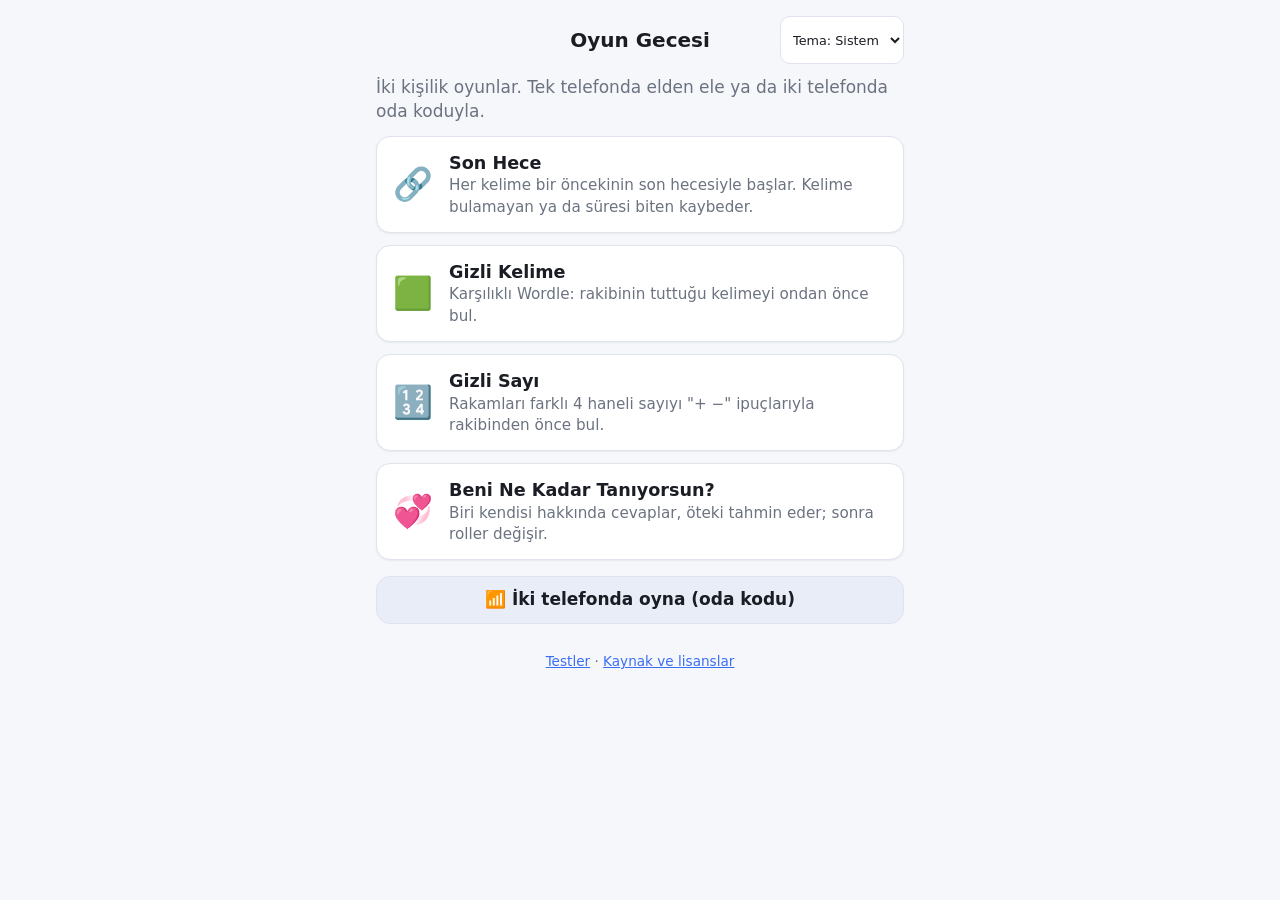
==== index.html @ 90849cd2 "İskelet: ana menü, oyun oturumu, ortak bileşenler ve test sayfası Statik tek sayfa uygulama (ES modu" ====
<!doctype html>
<html lang="tr">
<head>
  <meta charset="utf-8">
  <meta name="viewport" content="width=device-width, initial-scale=1, viewport-fit=cover">
  <title>Oyun Gecesi</title>
  <meta name="description" content="İki kişilik Türkçe kelime oyunları: Son Hece, Gizli Kelime, Beni Ne Kadar Tanıyorsun?">
  <meta name="theme-color" content="#15171c">
  <meta name="apple-mobile-web-app-capable" content="yes">
  <meta name="apple-mobile-web-app-status-bar-style" content="default">
  <meta name="apple-mobile-web-app-title" content="Oyun Gecesi">
  <link rel="manifest" href="manifest.webmanifest">
  <link rel="icon" href="icons/icon.svg" type="image/svg+xml">
  <link rel="apple-touch-icon" href="icons/icon-192.png">
  <link rel="stylesheet" href="css/app.css">
</head>
<body>
  <main id="app">
    <noscript>Bu uygulama için JavaScript gerekli.</noscript>
  </main>
  <script type="module" src="js/app.js"></script>
</body>
</html>
---- css/app.css ----
/* Oyun Gecesi — mobile-first, light/dark via CSS variables. */
:root {
  --bg: #f6f7fb;
  --fg: #1b1d24;
  --muted: #6b7280;
  --card: #ffffff;
  --border: #dfe3ec;
  --primary: #3b6ef6;
  --primary-fg: #ffffff;
  --secondary: #e9edf7;
  --secondary-fg: #1b1d24;
  --key: #d9dee8;
  --key-fg: #1b1d24;
  --correct: #4caf50;
  --present: #d9a62b;
  --absent: #6f7480;
  --danger: #e5484d;
  --tile-border: #b9c0cf;
  --radius: 14px;
  --shadow: 0 1px 2px rgba(0, 0, 0, 0.06);
  color-scheme: light;
}
@media (prefers-color-scheme: dark) {
  :root:not([data-theme="light"]) {
    --bg: #15171c;
    --fg: #ecedf1;
    --muted: #9aa0ad;
    --card: #1f2229;
    --border: #2f333d;
    --primary: #5b8cff;
    --primary-fg: #0d1117;
    --secondary: #2a2e38;
    --secondary-fg: #ecedf1;
    --key: #3a3f4b;
    --key-fg: #ecedf1;
    --correct: #4caf50;
    --present: #c9a227;
    --absent: #4a4f5a;
    --tile-border: #3f4452;
    --shadow: none;
    color-scheme: dark;
  }
}
:root[data-theme="dark"] {
  --bg: #15171c;
  --fg: #ecedf1;
  --muted: #9aa0ad;
  --card: #1f2229;
  --border: #2f333d;
  --primary: #5b8cff;
  --primary-fg: #0d1117;
  --secondary: #2a2e38;
  --secondary-fg: #ecedf1;
  --key: #3a3f4b;
  --key-fg: #ecedf1;
  --correct: #4caf50;
  --present: #c9a227;
  --absent: #4a4f5a;
  --tile-border: #3f4452;
  --shadow: none;
  color-scheme: dark;
}

* { box-sizing: border-box; }
html, body { margin: 0; padding: 0; }
body {
  background: var(--bg);
  color: var(--fg);
  font-family: system-ui, -apple-system, "Segoe UI", Roboto, "Helvetica Neue", Arial, sans-serif;
  font-size: 17px;
  line-height: 1.4;
  -webkit-text-size-adjust: 100%;
  -webkit-tap-highlight-color: transparent;
  min-height: 100vh;
  padding-bottom: env(safe-area-inset-bottom);
}
#app {
  max-width: 560px;
  margin: 0 auto;
  padding: 8px 16px 32px;
}
h1, h2, h3 { margin: 0 0 8px; line-height: 1.2; }
h2 { font-size: 1.15rem; }
p { margin: 0 0 10px; }
a { color: var(--primary); }
.muted { color: var(--muted); }
.center { text-align: center; }
.lead { color: var(--muted); margin-bottom: 12px; }
.section { margin: 16px 0; }
.section-title { font-size: 1rem; margin-bottom: 10px; }
.row { display: flex; gap: 10px; flex-wrap: wrap; }
.row > * { flex: 1 1 auto; }
.footer { margin-top: 28px; font-size: 0.85rem; text-align: center; }

/* top bar */
.topbar {
  display: grid;
  grid-template-columns: 44px 1fr 44px;
  align-items: center;
  gap: 8px;
  padding: 8px 0 12px;
  min-height: 52px;
}
.topbar-title { font-size: 1.25rem; text-align: center; margin: 0; }
.topbar .select { justify-self: end; }
.topbar .select { width: auto; min-width: 44px; max-width: 150px; padding: 6px 8px; font-size: 0.8rem; }

/* buttons */
.btn {
  display: inline-flex;
  align-items: center;
  justify-content: center;
  gap: 8px;
  min-height: 48px;
  padding: 10px 18px;
  border: 1px solid var(--border);
  border-radius: var(--radius);
  background: var(--secondary);
  color: var(--secondary-fg);
  font: inherit;
  font-weight: 600;
  cursor: pointer;
  touch-action: manipulation;
  user-select: none;
  -webkit-user-select: none;
}
.btn:active { transform: translateY(1px); }
.btn:disabled { opacity: 0.55; cursor: default; transform: none; }
.btn-primary { background: var(--primary); color: var(--primary-fg); border-color: transparent; }
.btn-secondary { background: var(--secondary); color: var(--secondary-fg); }
.btn-danger { background: var(--danger); color: #fff; border-color: transparent; }
.btn-big { min-height: 56px; font-size: 1.1rem; }
.btn-block { display: flex; width: 100%; }
.btn-icon { width: 44px; min-height: 44px; padding: 0; font-size: 1.3rem; }
.btn-small { min-height: 40px; padding: 6px 12px; font-size: 0.95rem; }

/* cards & lists */
.card {
  background: var(--card);
  border: 1px solid var(--border);
  border-radius: var(--radius);
  box-shadow: var(--shadow);
  padding: 14px;
}
.game-list { display: grid; gap: 12px; }
.game-card {
  display: flex;
  align-items: center;
  gap: 14px;
  width: 100%;
  text-align: left;
  font: inherit;
  color: var(--fg);
  cursor: pointer;
}
.game-icon { font-size: 2rem; width: 44px; text-align: center; flex: 0 0 auto; }
.game-name { font-weight: 700; font-size: 1.1rem; }
.game-desc { color: var(--muted); font-size: 0.95rem; }

/* forms */
.field { margin-bottom: 12px; }
.field label { display: block; font-weight: 600; margin-bottom: 6px; }
.field-toggle { display: flex; align-items: center; gap: 12px; flex-wrap: wrap; }
.field-toggle label { margin: 0; flex: 1; }
.field-toggle input { width: 24px; height: 24px; }
.field .help { font-size: 0.9rem; margin-top: 4px; width: 100%; }
.input, .select, textarea.input {
  width: 100%;
  min-height: 48px;
  padding: 10px 12px;
  border: 1px solid var(--border);
  border-radius: 10px;
  background: var(--card);
  color: var(--fg);
  font: inherit;
}
.input-code { text-transform: uppercase; letter-spacing: 0.3em; font-size: 1.4rem; text-align: center; font-weight: 700; }
.names { display: grid; grid-template-columns: 1fr 1fr; gap: 10px; }

details.rules { margin: 10px 0; }
details.rules summary { cursor: pointer; font-weight: 600; padding: 8px 0; }
.rules-body p { margin-bottom: 8px; }

/* scoreboard */
.scoreboard {
  display: grid;
  grid-template-columns: 1fr auto 1fr;
  align-items: center;
  gap: 8px;
  margin: 4px 0 12px;
}
.score-cell { text-align: center; padding: 6px 4px; border-radius: 10px; border: 2px solid transparent; }
.score-cell.active { border-color: var(--primary); }
.score-name { font-size: 0.9rem; color: var(--muted); overflow: hidden; text-overflow: ellipsis; white-space: nowrap; }
.score-cell.active .score-name { color: var(--fg); font-weight: 600; }
.score-value { font-size: 1.4rem; font-weight: 700; }
.score-sep { color: var(--muted); }

/* play screen */
.game-box { min-height: 200px; }
.play-actions { margin-top: 16px; }
.result-banner { font-size: 1.3rem; font-weight: 700; text-align: center; margin: 8px 0 12px; }
.status-line { text-align: center; margin: 8px 0; min-height: 1.4em; }
.status-line strong { font-size: 1.15rem; }
.hint { text-align: center; color: var(--muted); font-size: 0.95rem; }

/* timer */
.timer { margin: 8px 0; }
.timer-text { display: block; text-align: center; font-weight: 700; font-variant-numeric: tabular-nums; }
.timer-bar { height: 8px; border-radius: 4px; background: var(--border); overflow: hidden; margin-top: 4px; }
.timer-fill { height: 100%; background: var(--primary); transition: width 100ms linear; }
.timer.urgent .timer-fill { background: var(--danger); }
.timer.urgent .timer-text { color: var(--danger); }
.timer.paused .timer-fill { background: var(--muted); }

/* keyboard */
.keyboard { margin: 10px 0 0; user-select: none; -webkit-user-select: none; }
.kb-row { display: flex; justify-content: center; gap: 4px; margin-bottom: 6px; }
.key {
  flex: 1 1 0;
  max-width: 44px;
  height: 52px;
  padding: 0;
  border: 0;
  border-radius: 6px;
  background: var(--key);
  color: var(--key-fg);
  font: inherit;
  font-size: 1rem;
  font-weight: 700;
  cursor: pointer;
  touch-action: manipulation;
}
.key-wide { flex: 1.6 1 0; max-width: 72px; font-size: 0.85rem; }
.key.correct { background: var(--correct); color: #fff; }
.key.present { background: var(--present); color: #fff; }
.key.absent { background: var(--absent); color: #fff; }
.keyboard.disabled .key { opacity: 0.5; pointer-events: none; }
.keyboard-digits .key { max-width: 64px; height: 56px; font-size: 1.2rem; }
.keyboard-digits .key-wide { max-width: 140px; }

/* word tiles (Gizli Kelime) */
.tiles { display: grid; gap: 6px; margin: 8px auto; justify-content: center; }
.tile-row { display: flex; gap: 6px; justify-content: center; }
.tile {
  width: 48px;
  height: 48px;
  display: inline-flex;
  align-items: center;
  justify-content: center;
  border: 2px solid var(--tile-border);
  border-radius: 6px;
  font-size: 1.4rem;
  font-weight: 700;
  text-transform: uppercase;
  background: var(--card);
}
.tile.filled { border-color: var(--muted); }
.tile.correct { background: var(--correct); border-color: var(--correct); color: #fff; }
.tile.present { background: var(--present); border-color: var(--present); color: #fff; }
.tile.absent { background: var(--absent); border-color: var(--absent); color: #fff; }
.tile.small { width: 32px; height: 32px; font-size: 1rem; border-width: 1px; }
.tile-row.compact { gap: 4px; }
.tile-row .pm { align-self: center; margin-left: 8px; font-weight: 700; font-variant-numeric: tabular-nums; white-space: nowrap; }
.pm-plus { color: var(--correct); }
.pm-minus { color: var(--present); }
.pending-row { opacity: 0.6; }

/* word chain (Son Hece) */
.chain { display: flex; flex-wrap: wrap; gap: 6px; justify-content: center; margin: 8px 0; max-height: 7.5em; overflow-y: auto; }
.chain-word { padding: 4px 10px; border-radius: 999px; background: var(--secondary); color: var(--secondary-fg); font-size: 0.95rem; }
.chain-word.p1 { background: var(--primary); color: var(--primary-fg); }
.chain-word.challenged { outline: 2px dashed var(--present); }
.chain-word .syl { opacity: 0.75; }
.chain-word .syl-last { font-weight: 800; opacity: 1; text-decoration: underline; }
.required { font-size: 1.6rem; font-weight: 800; letter-spacing: 0.05em; text-align: center; }
.typed { font-size: 1.6rem; text-align: center; min-height: 2.2em; letter-spacing: 0.08em; font-weight: 700; margin: 6px 0; word-break: break-all; }
.typed .prefix { color: var(--primary); }
.typed .caret { display: inline-block; width: 2px; height: 1em; background: var(--fg); vertical-align: -0.15em; animation: blink 1s steps(2) infinite; }
@keyframes blink { to { visibility: hidden; } }
.challenge-box { text-align: center; }
.challenge-box .word { font-size: 1.5rem; font-weight: 800; }

/* handoff */
.handoff { text-align: center; padding: 32px 8px; }
.handoff-icon { font-size: 3rem; margin-bottom: 8px; }
.handoff h2 { font-size: 1.5rem; }
.handoff .btn { margin-top: 20px; min-width: 60%; }

/* questions (Beni Tanıyorsun) */
.question-card { margin: 8px 0 12px; }
.question-no { color: var(--muted); font-size: 0.9rem; margin-bottom: 4px; }
.question-text { font-size: 1.2rem; font-weight: 700; margin-bottom: 12px; }
.options { display: grid; gap: 10px; }
.options .btn { justify-content: flex-start; text-align: left; white-space: normal; min-height: 52px; }
.options .btn.selected { outline: 3px solid var(--primary); }
.compare-list { display: grid; gap: 10px; }
.compare-item { padding: 10px 12px; }
.compare-item .q { font-weight: 600; margin-bottom: 4px; }
.compare-item .ans { font-size: 0.95rem; }
.compare-item .badge { display: inline-block; padding: 2px 10px; border-radius: 999px; font-size: 0.85rem; font-weight: 700; margin-top: 4px; }
.badge.match { background: var(--correct); color: #fff; }
.badge.close { background: var(--present); color: #fff; }
.badge.miss { background: var(--absent); color: #fff; }
.judge-buttons { display: flex; gap: 6px; margin-top: 6px; }
.judge-buttons .btn { flex: 1; min-height: 44px; padding: 6px 8px; font-size: 0.95rem; }
.custom-q-list { display: grid; gap: 6px; margin-top: 8px; }
.custom-q-item { display: flex; align-items: center; gap: 8px; font-size: 0.95rem; }
.custom-q-item span { flex: 1; }

/* online */
.room-code { font-size: 2.6rem; font-weight: 800; letter-spacing: 0.25em; margin: 8px 0 12px; font-variant-numeric: tabular-nums; }
.spinner { width: 28px; height: 28px; margin: 12px auto 4px; border: 3px solid var(--border); border-top-color: var(--primary); border-radius: 50%; animation: spin 0.9s linear infinite; }
@keyframes spin { to { transform: rotate(360deg); } }
.status { min-height: 1.4em; text-align: center; }

/* overlay */
.overlay { position: fixed; inset: 0; background: rgba(0, 0, 0, 0.5); display: flex; align-items: center; justify-content: center; padding: 16px; z-index: 50; }
.overlay-card { max-width: 480px; max-height: 85vh; overflow-y: auto; width: 100%; }

/* toast */
.toast {
  position: fixed;
  left: 50%;
  bottom: calc(24px + env(safe-area-inset-bottom));
  transform: translateX(-50%) translateY(20px);
  background: var(--fg);
  color: var(--bg);
  padding: 10px 16px;
  border-radius: 10px;
  font-weight: 600;
  opacity: 0;
  pointer-events: none;
  transition: opacity 150ms, transform 150ms;
  z-index: 100;
  max-width: 90vw;
  text-align: center;
}
.toast.show { opacity: 1; transform: translateX(-50%) translateY(0); }
.toast.error { background: var(--danger); color: #fff; }

/* reveal */
.reveal { text-align: center; margin: 10px 0; }
.reveal .word { font-size: 1.4rem; font-weight: 800; letter-spacing: 0.1em; text-transform: uppercase; }
.two-col { display: grid; grid-template-columns: 1fr 1fr; gap: 12px; align-items: start; }
.col-title { font-size: 0.9rem; color: var(--muted); text-align: center; margin-bottom: 4px; }
.col-title.active { color: var(--fg); font-weight: 700; }

@media (min-width: 480px) {
  .tile { width: 54px; height: 54px; }
}
@media (max-width: 360px) {
  .tile { width: 42px; height: 42px; font-size: 1.2rem; }
  .key { height: 48px; font-size: 0.9rem; }
}
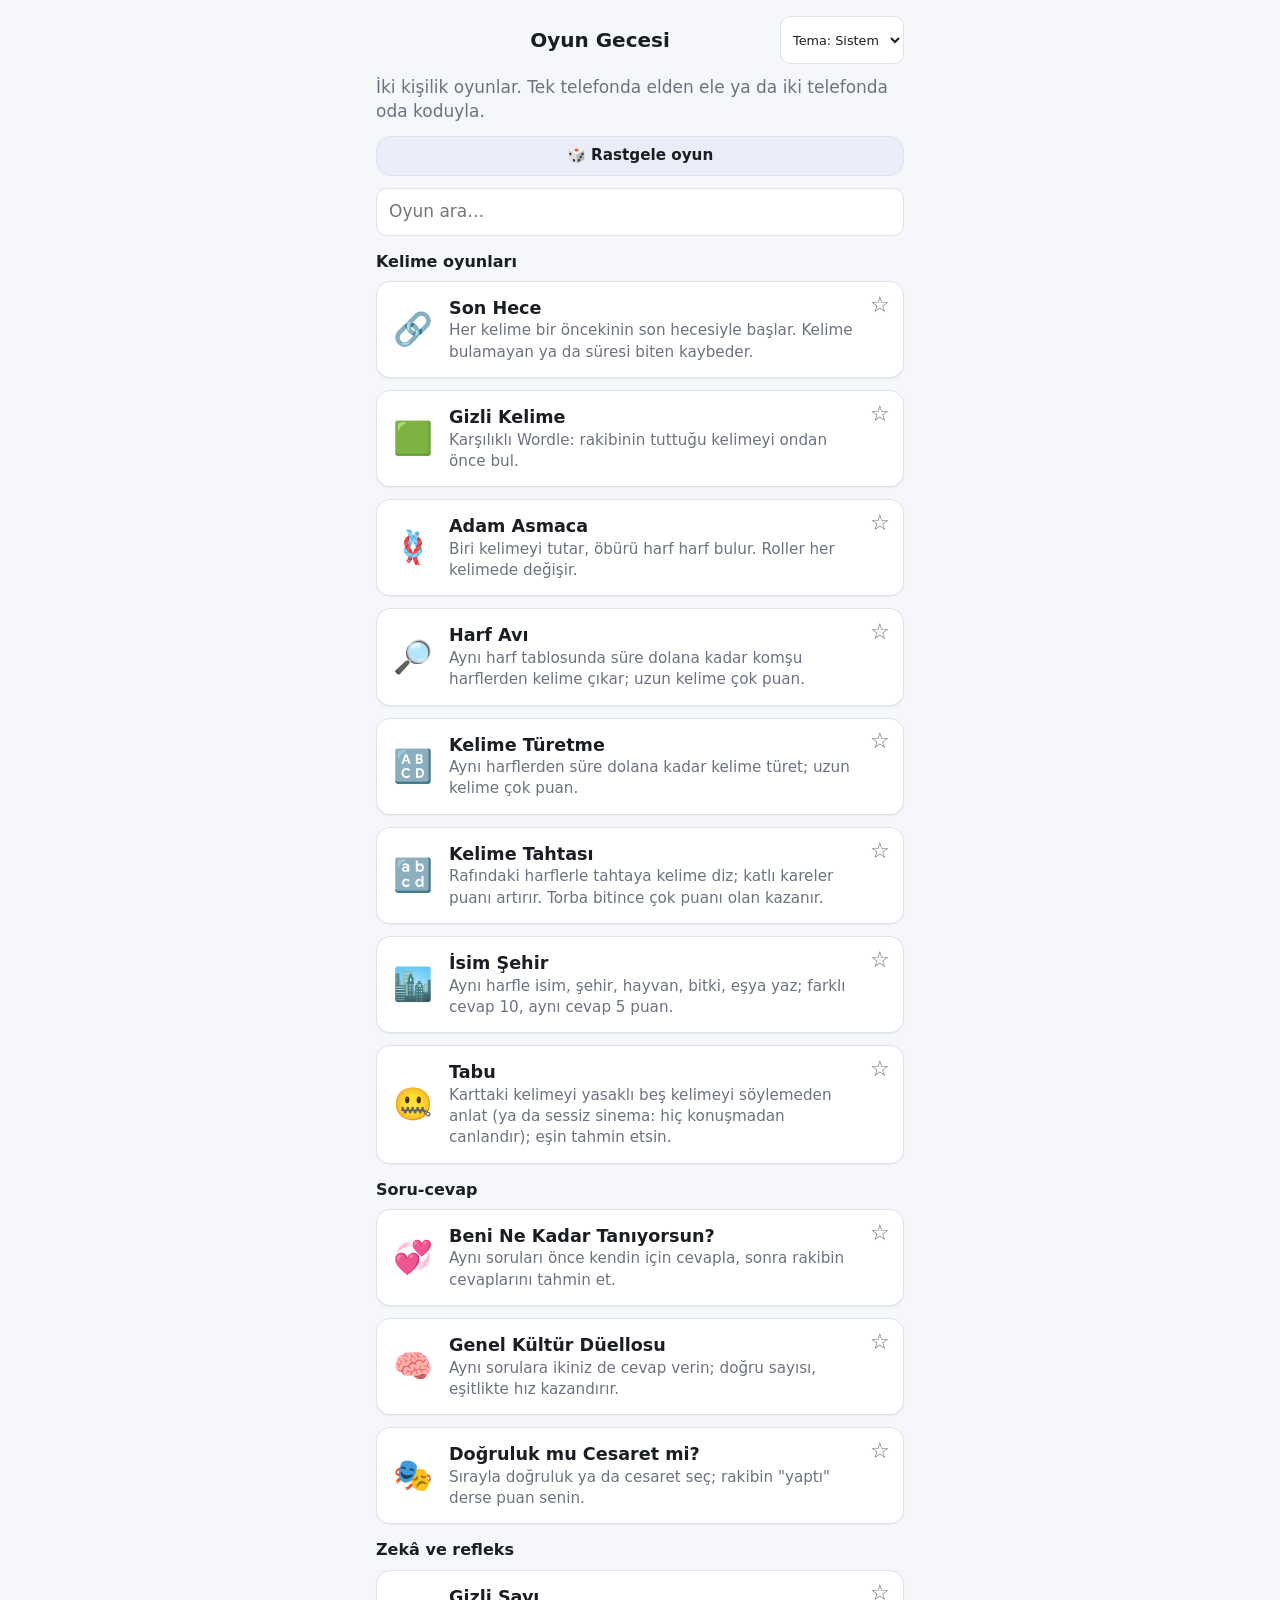
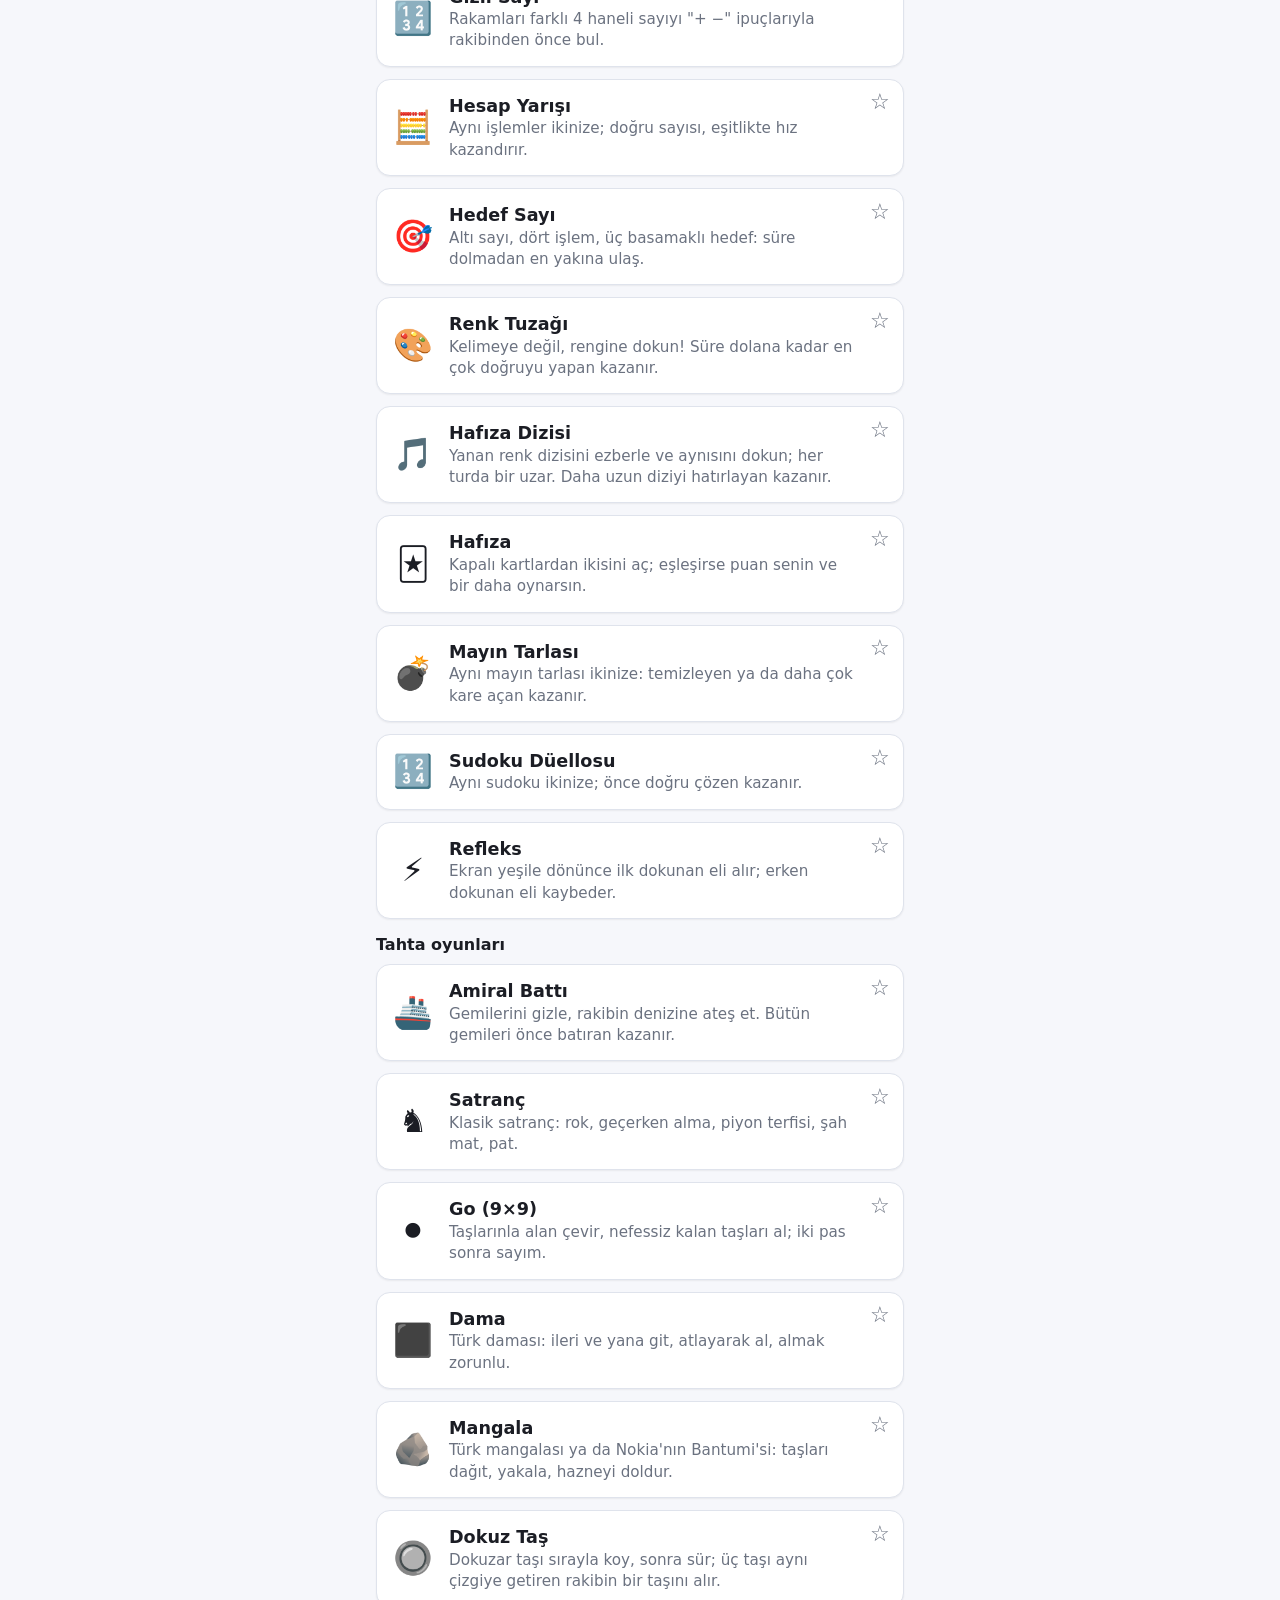
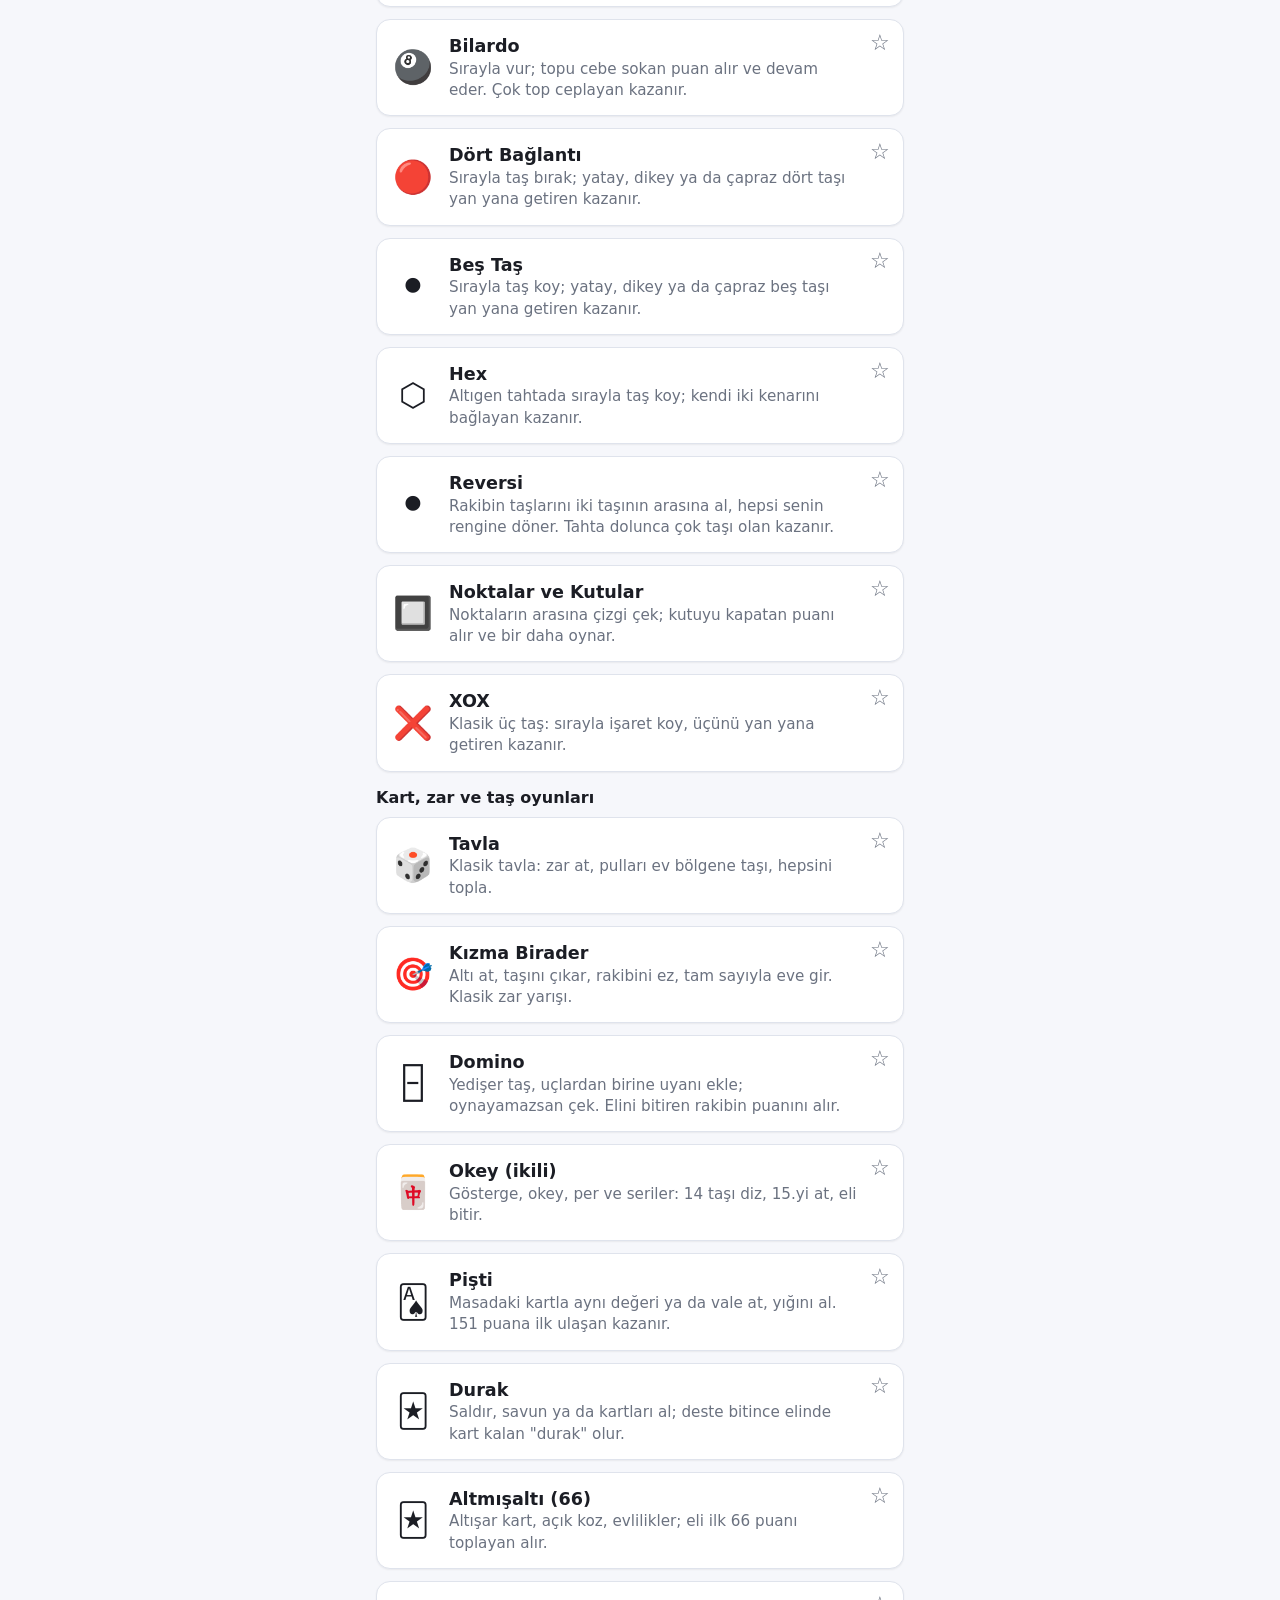
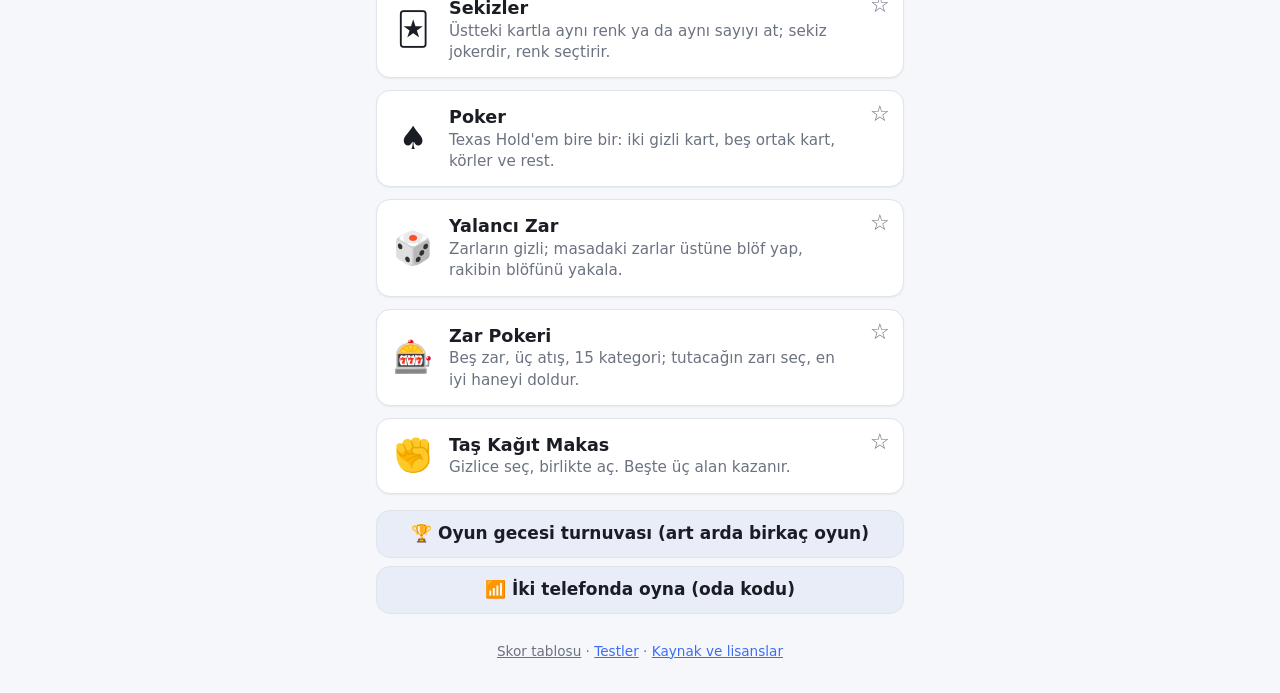
==== commit f1e754c2: "Tarayıcının zorla karanlık modu düzeltmesi: sayfa kendi karanlık temasını bildiriyor (meta color-sch" ====
--- a/index.html
+++ b/index.html
@@ -6,6 +6,8 @@
   <title>Oyun Gecesi</title>
   <meta name="description" content="İki kişilik Türkçe kelime oyunları: Son Hece, Gizli Kelime, Beni Ne Kadar Tanıyorsun?">
   <meta name="theme-color" content="#15171c">
+  <!-- the app has its own light and dark themes: browsers must not force-darken it (that turned the black chess pieces white) -->
+  <meta name="color-scheme" content="light dark">
   <meta name="apple-mobile-web-app-capable" content="yes">
   <meta name="apple-mobile-web-app-status-bar-style" content="default">
   <meta name="apple-mobile-web-app-title" content="Oyun Gecesi">
--- a/css/app.css
+++ b/css/app.css
@@ -11,14 +11,16 @@
   --secondary-fg: #1b1d24;
   --key: #d9dee8;
   --key-fg: #1b1d24;
-  --correct: #4caf50;
-  --present: #d9a62b;
-  --absent: #6f7480;
-  --danger: #e5484d;
+  --correct: #2e7d32;
+  --present: #9a6700;
+  --absent: #5f6470;
+  --danger: #c62828;
   --tile-border: #b9c0cf;
   --radius: 14px;
   --shadow: 0 1px 2px rgba(0, 0, 0, 0.06);
-  color-scheme: light;
+  /* light first, but the app supports dark itself (see @media below): this keeps browsers'
+     forced dark modes (Chrome/Samsung Internet) from re-colouring the pages and images */
+  color-scheme: light dark;
 }
 @media (prefers-color-scheme: dark) {
   :root:not([data-theme="light"]) {
@@ -33,9 +35,10 @@
     --secondary-fg: #ecedf1;
     --key: #3a3f4b;
     --key-fg: #ecedf1;
-    --correct: #4caf50;
-    --present: #c9a227;
+    --correct: #2f8a35;
+    --present: #a8761a;
     --absent: #4a4f5a;
+    --danger: #ff6b6b;
     --tile-border: #3f4452;
     --shadow: none;
     color-scheme: dark;
@@ -53,9 +56,10 @@
   --secondary-fg: #ecedf1;
   --key: #3a3f4b;
   --key-fg: #ecedf1;
-  --correct: #4caf50;
-  --present: #c9a227;
+  --correct: #2f8a35;
+  --present: #a8761a;
   --absent: #4a4f5a;
+  --danger: #ff6b6b;
   --tile-border: #3f4452;
   --shadow: none;
   color-scheme: dark;
@@ -95,7 +99,7 @@
 /* top bar */
 .topbar {
   display: grid;
-  grid-template-columns: 44px 1fr 44px;
+  grid-template-columns: 44px minmax(0, 1fr) auto;
   align-items: center;
   gap: 8px;
   padding: 8px 0 12px;
@@ -178,18 +182,19 @@
 .names { display: grid; grid-template-columns: 1fr 1fr; gap: 10px; }
 
 details.rules { margin: 10px 0; }
+.record { font-size: 0.9rem; margin-top: 4px; display: flex; align-items: center; gap: 8px; flex-wrap: wrap; }
 details.rules summary { cursor: pointer; font-weight: 600; padding: 8px 0; }
 .rules-body p { margin-bottom: 8px; }
 
 /* scoreboard */
 .scoreboard {
   display: grid;
-  grid-template-columns: 1fr auto 1fr;
+  grid-template-columns: minmax(0, 1fr) auto minmax(0, 1fr);
   align-items: center;
   gap: 8px;
   margin: 4px 0 12px;
 }
-.score-cell { text-align: center; padding: 6px 4px; border-radius: 10px; border: 2px solid transparent; }
+.score-cell { text-align: center; padding: 6px 4px; border-radius: 10px; border: 2px solid transparent; min-width: 0; }
 .score-cell.active { border-color: var(--primary); }
 .score-name { font-size: 0.9rem; color: var(--muted); overflow: hidden; text-overflow: ellipsis; white-space: nowrap; }
 .score-cell.active .score-name { color: var(--fg); font-weight: 600; }
@@ -214,8 +219,8 @@
 .timer.paused .timer-fill { background: var(--muted); }
 
 /* keyboard */
-.keyboard { margin: 10px 0 0; user-select: none; -webkit-user-select: none; }
-.kb-row { display: flex; justify-content: center; gap: 4px; margin-bottom: 6px; }
+.keyboard { margin: 10px -10px 0; user-select: none; -webkit-user-select: none; } /* bleeds into the gutter for wider keys */
+.kb-row { display: flex; justify-content: center; gap: 3px; margin-bottom: 6px; }
 .key {
   flex: 1 1 0;
   max-width: 44px;
@@ -261,7 +266,8 @@
 .tile.absent { background: var(--absent); border-color: var(--absent); color: #fff; }
 .tile.small { width: 32px; height: 32px; font-size: 1rem; border-width: 1px; }
 .tile-row.compact { gap: 4px; }
-.tile-row .pm { align-self: center; margin-left: 8px; font-weight: 700; font-variant-numeric: tabular-nums; white-space: nowrap; }
+.tile-row .pm { align-self: center; margin-left: 6px; font-weight: 700; font-variant-numeric: tabular-nums; white-space: nowrap; min-width: 3.2em; }
+.tile-row.with-pm .tile:not(.small) { width: 40px; height: 40px; font-size: 1.2rem; }
 .pm-plus { color: var(--correct); }
 .pm-minus { color: var(--present); }
 .pending-row { opacity: 0.6; }
@@ -271,6 +277,10 @@
 .chain-word { padding: 4px 10px; border-radius: 999px; background: var(--secondary); color: var(--secondary-fg); font-size: 0.95rem; }
 .chain-word.p1 { background: var(--primary); color: var(--primary-fg); }
 .chain-word.challenged { outline: 2px dashed var(--present); }
+.chain-word .accepted-mark { font-weight: 800; }
+.rejected-note { color: var(--danger); }
+.notice { color: var(--fg); font-weight: 600; }
+.last-opp { margin: 4px 0 8px; }
 .chain-word .syl { opacity: 0.75; }
 .chain-word .syl-last { font-weight: 800; opacity: 1; text-decoration: underline; }
 .required { font-size: 1.6rem; font-weight: 800; letter-spacing: 0.05em; text-align: center; }
@@ -280,6 +290,248 @@
 @keyframes blink { to { visibility: hidden; } }
 .challenge-box { text-align: center; }
 .challenge-box .word { font-size: 1.5rem; font-weight: 800; }
+
+/* board games */
+.c4-board {
+  display: grid;
+  gap: 4px;
+  padding: 6px;
+  border-radius: 12px;
+  background: var(--primary);
+  max-width: 420px;
+  margin: 8px auto;
+}
+.c4-cell {
+  aspect-ratio: 1;
+  padding: 0;
+  border: 0;
+  border-radius: 50%;
+  background: var(--bg);
+  cursor: pointer;
+  touch-action: manipulation;
+  display: flex;
+  align-items: center;
+  justify-content: center;
+}
+.c4-cell:disabled { cursor: default; }
+.c4-cell .disc { width: 82%; height: 82%; border-radius: 50%; }
+.c4-cell.p0 .disc { background: #e53935; }
+.c4-cell.p1 .disc { background: #fdd835; }
+.c4-cell.last .disc { box-shadow: 0 0 0 3px var(--fg); }
+.c4-cell.win { background: #fff; }
+.c4-cell.win .disc { box-shadow: 0 0 0 4px var(--fg); }
+.c4-legend { display: flex; justify-content: center; gap: 16px; margin: 4px 0; font-size: 0.95rem; }
+.c4-key::before { content: ''; display: inline-block; width: 14px; height: 14px; border-radius: 50%; margin-right: 6px; vertical-align: -2px; }
+.c4-key.p0::before { background: #e53935; }
+.c4-key.p1::before { background: #fdd835; }
+.sea { display: grid; gap: 2px; max-width: 420px; margin: 4px auto; user-select: none; -webkit-user-select: none; }
+.sea-small { max-width: 240px; }
+.sea-head, .sea-corner { font-size: 0.7rem; color: var(--muted); display: flex; align-items: center; justify-content: center; min-width: 14px; }
+.sea-cell {
+  aspect-ratio: 1;
+  display: flex;
+  align-items: center;
+  justify-content: center;
+  padding: 0;
+  border: 1px solid var(--border);
+  border-radius: 4px;
+  background: color-mix(in srgb, var(--primary) 12%, var(--card));
+  color: var(--fg);
+  font: inherit;
+  font-weight: 800;
+  font-size: 1rem;
+  touch-action: manipulation;
+  cursor: pointer;
+}
+.sea-small .sea-cell { font-size: 0.7rem; border-radius: 3px; }
+.sea-cell:disabled { cursor: default; }
+.sea-cell.ship { background: var(--absent); border-color: var(--absent); }
+.sea-cell.miss { background: var(--secondary); color: var(--muted); }
+.sea-cell.hit { background: var(--present); color: #fff; }
+.sea-cell.sunk { background: var(--danger); color: #fff; }
+.sea-cell.pending { background: var(--secondary); }
+.tv-board {
+  display: grid;
+  grid-template-columns: repeat(6, minmax(0, 1fr)) 16px repeat(6, minmax(0, 1fr)) 24px;
+  grid-template-rows: 150px 150px;
+  gap: 2px 0;
+  padding: 6px 2px;
+  border-radius: 10px;
+  background: #8d6e63;
+  margin: 8px -10px; /* bleeds into the gutter so each point stays a usable tap target */
+}
+.tv-point {
+  position: relative;
+  padding: 0;
+  border: 0;
+  background: transparent;
+  cursor: pointer;
+  touch-action: manipulation;
+  min-width: 0;
+}
+.tv-point::before {
+  content: '';
+  position: absolute;
+  left: 2px;
+  right: 2px;
+  height: 80%;
+  background: #d7ccc8;
+  clip-path: polygon(0 0, 100% 0, 50% 100%);
+}
+.tv-point.odd::before { background: #a1887f; }
+.tv-point.top::before { top: 0; }
+.tv-point.bottom::before { bottom: 0; clip-path: polygon(50% 0, 100% 100%, 0 100%); }
+.tv-point.top { grid-row: 1; }
+.tv-point.bottom { grid-row: 2; }
+.tv-point:disabled { cursor: default; }
+.tv-point.source::before { background: #ffe082; }
+.tv-point.selected::before { background: #ffb300; }
+.tv-point.target::before { background: #81c784; }
+.tv-stack { position: absolute; left: 0; right: 0; display: flex; flex-direction: column; align-items: center; gap: 1px; }
+.tv-point.top .tv-stack { top: 2px; }
+.tv-point.bottom .tv-stack { bottom: 2px; flex-direction: column-reverse; }
+.tv-checker {
+  width: 86%;
+  max-width: 28px;
+  aspect-ratio: 1;
+  border-radius: 50%;
+  border: 1px solid rgba(0, 0, 0, 0.35);
+  display: flex;
+  align-items: center;
+  justify-content: center;
+  font-size: 0.7rem;
+  font-weight: 800;
+}
+.tv-checker.p0 { background: #fafafa; color: #222; }
+.tv-checker.p1 { background: #263238; color: #fff; }
+.tv-bar { background: #5d4037; border: 0; border-radius: 6px; padding: 2px; display: flex; flex-direction: column; justify-content: space-between; align-items: center; cursor: pointer; touch-action: manipulation; }
+.tv-bar .tv-stack { position: static; }
+.tv-bar .tv-checker { width: 16px; }
+.tv-bar.source { outline: 3px solid #ffe082; }
+.tv-bar.selected { outline: 3px solid #ffb300; }
+.tv-bar:disabled { cursor: default; }
+.tv-off { background: #6d4c41; border: 0; border-radius: 6px; display: flex; flex-direction: column; justify-content: space-between; align-items: center; padding: 4px 0; color: #fff; font-weight: 800; cursor: pointer; }
+.tv-off.target { outline: 3px solid #81c784; }
+.tv-off:disabled { cursor: default; }
+.tv-off-count { font-size: 0.9rem; }
+.tv-off-count.p0 { color: #fafafa; }
+.tv-off-count.p1 { color: #b0bec5; }
+.tv-dice { text-align: center; font-size: 2rem; line-height: 1; margin: 4px 0; }
+.tv-die { margin: 0 4px; }
+.tv-key.p0::before, .tv-key.p1::before { content: ''; display: inline-block; width: 12px; height: 12px; border-radius: 50%; margin-right: 6px; border: 1px solid rgba(0,0,0,0.3); vertical-align: -1px; }
+.tv-key.p0::before { background: #fafafa; }
+.tv-key.p1::before { background: #263238; }
+.ptable { text-align: center; margin: 10px 0; }
+.phand { display: flex; gap: 8px; justify-content: center; flex-wrap: wrap; margin: 6px 0; }
+.pcard {
+  display: inline-flex;
+  flex-direction: column;
+  align-items: center;
+  justify-content: center;
+  width: 64px;
+  height: 90px;
+  border: 2px solid var(--border);
+  border-radius: 10px;
+  background: #fff;
+  color: #1b1d24;
+  font: inherit;
+  font-size: 1.4rem;
+  font-weight: 800;
+  cursor: pointer;
+  touch-action: manipulation;
+  padding: 0;
+}
+.pcard.red { color: #d32f2f; }
+.pcard.empty { color: var(--muted); background: var(--secondary); }
+.pcard:disabled { cursor: default; opacity: 0.85; }
+.pcard .suit { font-size: 1.2rem; }
+.pcard.small { width: 44px; height: 62px; font-size: 1rem; }
+.phand.open-hand { opacity: 0.8; }
+.dama-board { display: grid; grid-template-columns: repeat(8, 1fr); gap: 0; max-width: 400px; margin: 8px auto; border: 3px solid #5d4037; border-radius: 6px; overflow: hidden; }
+.dama-sq { aspect-ratio: 1; padding: 0; border: 0; background: #f0d9b5; display: flex; align-items: center; justify-content: center; cursor: pointer; touch-action: manipulation; }
+.dama-sq.dark { background: #b58863; }
+.dama-sq:disabled { cursor: default; }
+.dama-sq.source { box-shadow: inset 0 0 0 3px #ffe082; }
+.dama-sq.selected { box-shadow: inset 0 0 0 3px #ffb300; }
+.dama-sq.target { box-shadow: inset 0 0 0 3px #43a047; background: #a5d6a7; }
+.dama-sq.last { outline: 2px solid rgba(0,0,0,0.25); outline-offset: -2px; }
+.dama-piece { width: 78%; height: 78%; border-radius: 50%; border: 2px solid rgba(0,0,0,0.4); display: flex; align-items: center; justify-content: center; font-size: 1rem; }
+.dama-piece.p0 { background: #fafafa; color: #222; }
+.dama-piece.p1 { background: #263238; color: #fff; }
+.dama-key.p0::before, .dama-key.p1::before { content: ''; display: inline-block; width: 12px; height: 12px; border-radius: 50%; margin-right: 6px; border: 1px solid rgba(0,0,0,0.3); vertical-align: -1px; }
+.dama-key.p0::before { background: #fafafa; }
+.dama-key.p1::before { background: #263238; }
+.mg-board { display: grid; grid-template-columns: 56px minmax(0, 1fr) 56px; gap: 6px; align-items: stretch; margin: 10px 0; }
+.mg-rows { display: grid; gap: 6px; min-width: 0; }
+.mg-row { display: grid; grid-template-columns: repeat(6, minmax(0, 1fr)); gap: 4px; }
+.mg-pit {
+  min-width: 0;
+  overflow: hidden;
+  min-height: 64px;
+  border: 2px solid var(--border);
+  border-radius: 14px;
+  background: var(--card);
+  color: var(--fg);
+  font: inherit;
+  display: flex;
+  flex-direction: column;
+  align-items: center;
+  justify-content: center;
+  padding: 2px;
+  cursor: pointer;
+  touch-action: manipulation;
+}
+.mg-pit:disabled { cursor: default; }
+.mg-pit.legal { border-color: var(--primary); background: color-mix(in srgb, var(--primary) 12%, var(--card)); }
+.mg-pit.last { box-shadow: inset 0 0 0 2px var(--present); }
+.mg-count { font-weight: 800; font-size: 1.1rem; }
+.mg-stones { font-size: 0.45rem; letter-spacing: 1px; line-height: 1.1; color: var(--muted); max-width: 100%; overflow: hidden; word-break: break-all; white-space: normal; text-align: center; }
+.mg-store { border: 2px solid var(--border); border-radius: 14px; background: var(--secondary); display: flex; flex-direction: column; align-items: center; justify-content: center; gap: 4px; font-size: 0.75rem; text-align: center; padding: 4px 2px; }
+.mg-store .mg-count { font-size: 1.4rem; }
+.rps-choices { display: grid; grid-template-columns: repeat(3, 1fr); gap: 10px; margin: 12px 0; }
+.rps-btn { flex-direction: column; min-height: 96px; font-size: 1rem; }
+.rps-icon { font-size: 2.2rem; }
+.rps-last { text-align: center; margin-top: 8px; }
+.rps-faces { display: flex; justify-content: center; gap: 12px; font-size: 1.6rem; margin: 4px 0; }
+.mem-board { display: grid; gap: 8px; max-width: 420px; margin: 10px auto; }
+.mem-card {
+  aspect-ratio: 1;
+  font-size: 1.8rem;
+  border: 2px solid var(--border);
+  border-radius: 10px;
+  background: var(--primary);
+  cursor: pointer;
+  touch-action: manipulation;
+  padding: 0;
+}
+.mem-card.up { background: var(--card); }
+.mem-card.matched { opacity: 0.6; }
+.mem-card.matched.p0 { border-color: #e53935; }
+.mem-card.matched.p1 { border-color: var(--primary); }
+.mem-card:disabled { cursor: default; }
+.pool-wrap { max-width: min(300px, calc((100vh - 300px) / 2)); margin: 8px auto; }
+.pool-canvas { width: 100%; height: auto; display: block; border-radius: 8px; touch-action: none; }
+.dab-wrap { max-width: 420px; margin: 8px auto; }
+.dab-board { width: 100%; height: auto; display: block; color: var(--fg); touch-action: manipulation; }
+.dab-hit { cursor: pointer; }
+.dab-key { font-weight: 700; }
+.xox-board { display: grid; grid-template-columns: repeat(3, 1fr); gap: 8px; max-width: 320px; margin: 12px auto; }
+.xox-cell {
+  aspect-ratio: 1;
+  font: inherit;
+  font-size: 3rem;
+  font-weight: 800;
+  border: 2px solid var(--border);
+  border-radius: 12px;
+  background: var(--card);
+  color: var(--fg);
+  cursor: pointer;
+  touch-action: manipulation;
+}
+.xox-cell:disabled { cursor: default; opacity: 1; }
+.xox-cell.p0 { color: #e53935; }
+.xox-cell.p1 { color: var(--primary); }
+.xox-cell.win { background: var(--secondary); border-color: var(--fg); }
 
 /* handoff */
 .handoff { text-align: center; padding: 32px 8px; }
@@ -298,6 +550,8 @@
 .compare-item { padding: 10px 12px; }
 .compare-item .q { font-weight: 600; margin-bottom: 4px; }
 .compare-item .ans { font-size: 0.95rem; }
+.compare-item .pair { padding: 6px 0; border-top: 1px solid var(--border); }
+.compare-item .pair:first-of-type { border-top: 0; }
 .compare-item .badge { display: inline-block; padding: 2px 10px; border-radius: 999px; font-size: 0.85rem; font-weight: 700; margin-top: 4px; }
 .badge.match { background: var(--correct); color: #fff; }
 .badge.close { background: var(--present); color: #fff; }
@@ -342,7 +596,11 @@
 /* reveal */
 .reveal { text-align: center; margin: 10px 0; }
 .reveal .word { font-size: 1.4rem; font-weight: 800; letter-spacing: 0.1em; text-transform: uppercase; }
-.two-col { display: grid; grid-template-columns: 1fr 1fr; gap: 12px; align-items: start; }
+.two-col { display: grid; grid-template-columns: minmax(0, 1fr) minmax(0, 1fr); gap: 12px; align-items: start; }
+.two-col > div { min-width: 0; overflow-x: auto; }
+@media (max-width: 480px) {
+  .two-col { grid-template-columns: minmax(0, 1fr); }
+}
 .col-title { font-size: 0.9rem; color: var(--muted); text-align: center; margin-bottom: 4px; }
 .col-title.active { color: var(--fg); font-weight: 700; }
 
@@ -353,3 +611,417 @@
   .tile { width: 42px; height: 42px; font-size: 1.2rem; }
   .key { height: 48px; font-size: 0.9rem; }
 }
+
+/* ---- Adam Asmaca */
+.hm-gallows { width: 110px; height: 128px; display: block; margin: 2px auto; color: var(--fg); }
+.hm-word { display: flex; flex-wrap: wrap; justify-content: center; gap: 6px; margin: 8px 0; }
+.hm-slot {
+  width: 26px; height: 36px; border-bottom: 3px solid var(--tile-border);
+  display: inline-flex; align-items: flex-end; justify-content: center; padding-bottom: 2px;
+  font-size: 1.3rem; font-weight: 800; text-transform: uppercase;
+}
+.hm-word.long { gap: 4px; }
+.hm-word.long .hm-slot { width: 22px; font-size: 1.1rem; }
+.hm-slot.filled { border-color: var(--fg); }
+.hm-slot.cursor { border-color: var(--primary); }
+.hm-misses { text-align: center; letter-spacing: 0.12em; min-height: 1.4em; font-weight: 600; }
+.hm-history { display: grid; gap: 6px; margin-top: 10px; }
+.hm-hist-row { display: flex; gap: 10px; align-items: baseline; flex-wrap: wrap; }
+
+/* ---- Reversi */
+.rv-board {
+  display: grid; grid-template-columns: repeat(8, 1fr); gap: 2px;
+  max-width: 400px; margin: 10px auto; padding: 4px; background: #2e7d32; border-radius: 8px;
+}
+.rv-cell {
+  aspect-ratio: 1; border: 0; padding: 0; background: #388e3c; border-radius: 3px;
+  display: flex; align-items: center; justify-content: center; cursor: pointer; touch-action: manipulation;
+}
+.rv-cell:disabled { cursor: default; }
+.rv-cell .disc { width: 80%; height: 80%; border-radius: 50%; box-shadow: 0 1px 2px rgba(0, 0, 0, 0.4); }
+.rv-cell.black .disc { background: #111; }
+.rv-cell.white .disc { background: #f5f5f5; }
+.rv-cell.legal .disc { width: 28%; height: 28%; background: rgba(0, 0, 0, 0.35); box-shadow: none; }
+.rv-cell.last .disc { outline: 3px solid var(--primary); outline-offset: -3px; }
+.rv-cell.flipped .disc { box-shadow: 0 0 0 2px #ffd54f; }
+.rv-key::before { content: ''; display: inline-block; width: 14px; height: 14px; border-radius: 50%; margin-right: 6px; vertical-align: -2px; border: 1px solid var(--muted); }
+.rv-key.black::before { background: #111; }
+.rv-key.white::before { background: #f5f5f5; }
+
+/* ---- Dokuz Taş */
+.nm-board { width: 100%; max-width: 420px; display: block; margin: 6px auto; color: var(--fg); touch-action: manipulation; }
+.nm-hit { cursor: pointer; }
+.nm-key::before { content: ''; display: inline-block; width: 14px; height: 14px; border-radius: 50%; margin-right: 6px; vertical-align: -2px; }
+.nm-key.p0::before { background: #e53935; }
+.nm-key.p1::before { background: #3b6ef6; }
+
+.invite-link { font-size: 0.8rem; word-break: break-all; margin: 8px 0 4px; user-select: all; -webkit-user-select: all; }
+
+/* ---- Harf Avı */
+.wh-grid { display: grid; grid-template-columns: repeat(4, 1fr); gap: 6px; max-width: 340px; margin: 6px auto; }
+.wh-cell {
+  aspect-ratio: 1; font-size: 1.6rem; font-weight: 800; border-radius: 10px; padding: 0;
+  border: 2px solid var(--tile-border); background: var(--card); color: var(--fg); text-transform: uppercase;
+  touch-action: manipulation; cursor: pointer;
+}
+.wh-cell.small { font-size: 1.25rem; border-radius: 8px; }
+.wh-cell.sel { background: var(--primary); color: var(--primary-fg); border-color: var(--primary); }
+.wh-cell.last { box-shadow: 0 0 0 3px var(--present); }
+.wh-word { text-align: center; font-size: 1.4rem; font-weight: 800; min-height: 1.8em; letter-spacing: 0.08em; }
+.wh-list { display: flex; flex-wrap: wrap; gap: 6px; justify-content: center; }
+.wh-chip { padding: 2px 10px; border-radius: 999px; background: var(--secondary); color: var(--secondary-fg); font-size: 0.9rem; font-weight: 600; }
+.wh-chip.shared { text-decoration: line-through; opacity: 0.6; }
+
+/* ---- Tabu */
+.tb-card { text-align: center; padding: 18px 12px; margin: 10px 0; }
+.tb-word { font-size: 2rem; font-weight: 900; letter-spacing: 0.04em; margin-bottom: 12px; }
+.tb-taboo { display: grid; gap: 6px; }
+.tb-no { display: block; padding: 6px 10px; border-radius: 8px; background: var(--secondary); color: var(--danger); font-weight: 700; text-decoration: line-through; text-decoration-color: var(--muted); font-size: 1.05rem; }
+.tb-actions { display: grid; grid-template-columns: 1fr 1.4fr 1fr; gap: 8px; margin-top: 6px; }
+.tb-actions .btn { padding: 16px 6px; font-size: 1.05rem; }
+.btn-danger { background: var(--danger); color: #fff; }
+.tb-count.ok { color: var(--correct); font-weight: 700; }
+.tb-count.pass { color: var(--muted); font-weight: 700; }
+.tb-count.taboo { color: var(--danger); font-weight: 700; }
+.tb-list { display: flex; flex-wrap: wrap; gap: 6px; justify-content: center; margin: 8px 0; }
+.tb-chip { padding: 2px 10px; border-radius: 999px; background: var(--secondary); color: var(--secondary-fg); font-size: 0.9rem; font-weight: 600; }
+.tb-chip.ok { background: var(--correct); color: #fff; }
+.tb-chip.taboo { background: var(--danger); color: #fff; }
+.tb-rounds { display: grid; gap: 8px; margin-top: 8px; }
+
+/* ---- Refleks */
+.rf-board { display: grid; gap: 8px; margin: 6px 0; }
+.rf-zone {
+  border: 0; border-radius: 16px; background: #c62828; color: #fff; min-height: 30vh; padding: 12px;
+  display: flex; flex-direction: column; align-items: center; justify-content: center; gap: 6px;
+  touch-action: none; user-select: none; -webkit-user-select: none; cursor: pointer;
+}
+.rf-zone.single { min-height: 62vh; }
+.rf-zone.flip { transform: rotate(180deg); }
+.rf-zone.go { background: #2e7d32; }
+.rf-name { font-size: 1rem; opacity: 0.85; font-weight: 600; }
+.rf-text { font-size: 2.2rem; font-weight: 900; }
+.rf-history { display: grid; gap: 4px; margin-top: 8px; text-align: center; }
+
+/* ---- Satranç */
+.ch-board { color-scheme: only light; display: grid; grid-template-columns: repeat(8, 1fr); max-width: 400px; margin: 8px auto; border: 3px solid #5d4037; border-radius: 6px; overflow: hidden; }
+.ch-cell { aspect-ratio: 1; border: 0; padding: 0; display: flex; align-items: center; justify-content: center; font-size: 1.9rem; line-height: 1; cursor: pointer; touch-action: manipulation; position: relative; }
+.ch-cell.light { background: #f0d9b5; }
+.ch-cell.dark { background: #b58863; }
+.ch-cell:disabled { cursor: default; }
+/* squares and pieces are canvases (immune to browsers' forced dark); highlights sit on top */
+.ch-sq { position: absolute; inset: 0; width: 100%; height: 100%; display: block; pointer-events: none; }
+.ch-cell.last::before, .ch-cell.sel::before, .ch-cell.check::before { content: ''; position: absolute; inset: 0; z-index: 1; pointer-events: none; }
+.ch-cell.last::before { background: rgba(255, 235, 59, 0.38); }
+.ch-cell.sel::before { background: rgba(76, 175, 80, 0.48); }
+.ch-cell.check::before { background: rgba(229, 57, 53, 0.55); }
+.ch-cell.target::after { content: ''; position: absolute; left: 35%; top: 35%; width: 30%; height: 30%; border-radius: 50%; background: rgba(0, 0, 0, 0.3); z-index: 2; pointer-events: none; }
+.ch-cell.capture::after { content: ''; position: absolute; inset: 6%; border-radius: 50%; border: 4px solid rgba(0, 0, 0, 0.3); z-index: 2; pointer-events: none; }
+.ch-mini { width: 1.35em; height: 1.35em; vertical-align: -0.3em; }
+.ch-cap { display: inline-flex; align-items: center; flex-wrap: wrap; gap: 1px; }
+.ch-side { display: flex; align-items: center; justify-content: center; gap: 4px; font-size: 0.9rem; font-weight: 600; margin: 4px 0; }
+.ch-legend { font-size: 0.9rem; flex-wrap: wrap; }
+.ch-promo { text-align: center; padding: 10px; margin-top: 8px; }
+
+.quick-row { display: flex; flex-wrap: wrap; gap: 8px; margin: 0 0 12px; }
+.quick-row .btn { flex: 1 1 auto; }
+
+/* ---- Hesap Yarışı */
+.hy-card { text-align: center; }
+.hy-expr { font-size: 2rem; font-weight: 800; letter-spacing: 0.04em; }
+.hy-answer { font-size: 2rem; font-weight: 800; min-height: 1.4em; margin-top: 6px; color: var(--primary); font-variant-numeric: tabular-nums; }
+.hy-answer.empty::before { content: '…'; color: var(--muted); }
+
+/* ---- Durak */
+.dk-table { display: flex; flex-wrap: wrap; gap: 10px; justify-content: center; min-height: 70px; margin: 6px 0; align-items: center; }
+.dk-pair { position: relative; width: 78px; height: 78px; }
+.dk-pair .pcard:first-child { position: absolute; left: 0; top: 0; }
+.dk-pair .pcard:last-child { position: absolute; left: 32px; top: 14px; }
+.phand .pcard:disabled { opacity: 0.4; }
+.pcard.trump { border-color: var(--present); box-shadow: 0 0 0 1px var(--present); }
+.dk-info .pcard.small { width: 32px; height: 44px; font-size: 0.85rem; vertical-align: middle; }
+.dk-info .pcard.small .suit { font-size: 0.85rem; }
+
+.linkish { background: none; border: 0; padding: 0; color: inherit; text-decoration: underline; cursor: pointer; font: inherit; }
+.records-list { display: grid; gap: 4px; margin-top: 6px; }
+.records-row { display: flex; justify-content: space-between; gap: 8px; }
+.records-score { font-variant-numeric: tabular-nums; font-weight: 700; }
+
+/* ---- Mayın Tarlası */
+.ms-grid { display: grid; gap: 2px; max-width: 380px; margin: 6px auto; }
+.ms-cell {
+  aspect-ratio: 1; border: 0; padding: 0; border-radius: 4px; background: var(--key); color: var(--key-fg);
+  font-weight: 800; font-size: 1rem; display: flex; align-items: center; justify-content: center; cursor: pointer; touch-action: manipulation;
+}
+.ms-grid.dense { gap: 1px; max-width: none; margin-left: -12px; margin-right: -12px; overflow-x: auto; padding-bottom: 2px; }
+.ms-grid.dense .ms-cell { font-size: 0.8rem; border-radius: 3px; }
+.ms-cell:disabled { cursor: default; }
+.ms-cell.open { background: var(--card); border: 1px solid var(--border); }
+.ms-cell.mine { background: var(--danger); color: #fff; }
+.ms-cell.wrong { background: var(--present); }
+.ms-cell.n1 { color: #1e88e5; } .ms-cell.n2 { color: #43a047; } .ms-cell.n3 { color: #e53935; } .ms-cell.n4 { color: #5e35b1; }
+.ms-cell.n5 { color: #8d6e63; } .ms-cell.n6 { color: #00acc1; } .ms-cell.n7 { color: #111; } .ms-cell.n8 { color: #777; }
+
+/* ---- Sudoku */
+.sd-grid { display: grid; grid-template-columns: repeat(9, 1fr); max-width: 380px; margin: 6px auto; border: 2px solid var(--fg); background: var(--border); gap: 1px; }
+.sd-cell { aspect-ratio: 1; border: 0; padding: 0; background: var(--card); color: var(--primary); font-weight: 700; font-size: 1.1rem; display: flex; align-items: center; justify-content: center; cursor: pointer; touch-action: manipulation; }
+.sd-cell.given { color: var(--fg); font-weight: 800; background: var(--secondary); }
+.sd-cell:disabled { cursor: default; }
+.sd-cell.vb { border-right: 2px solid var(--fg); }
+.sd-cell.hb { border-bottom: 2px solid var(--fg); }
+.sd-cell.same { background: #fff3cd; }
+.sd-cell.sel { background: #cfe0ff; outline: 2px solid var(--primary); outline-offset: -2px; }
+.sd-cell.bad { color: var(--danger); background: rgba(198, 40, 40, 0.15); }
+:root[data-theme="dark"] .sd-cell.same, :root:not([data-theme="light"]) .sd-cell.same { background: rgba(255, 213, 79, 0.25); }
+:root[data-theme="dark"] .sd-cell.sel, :root:not([data-theme="light"]) .sd-cell.sel { background: rgba(91, 140, 255, 0.35); }
+.sd-pad { display: grid; grid-template-columns: repeat(5, 1fr); gap: 6px; max-width: 380px; margin: 8px auto; }
+.sd-key { padding: 12px 0; font-size: 1.2rem; font-weight: 800; }
+
+/* ---- Kelime Türetme */
+.kt-tiles { display: flex; flex-wrap: wrap; justify-content: center; gap: 6px; margin: 6px auto; max-width: 360px; }
+.kt-tile { width: 44px; height: 52px; font-size: 1.4rem; }
+.kt-tile:disabled { opacity: 0.3; }
+.kt-rack { display: flex; flex-wrap: wrap; justify-content: center; gap: 6px; margin: 8px 0; }
+
+.tour-group { margin-top: 8px; }
+.tour-games { display: grid; grid-template-columns: 1fr 1fr; gap: 4px 8px; }
+.tour-game { display: flex; align-items: center; gap: 6px; font-size: 0.95rem; padding: 4px 0; }
+.result-banner .muted { font-size: 0.95rem; font-weight: 600; margin-top: 4px; }
+
+/* ---- Beş Taş */
+.gm-board { display: grid; gap: 1px; max-width: 400px; margin: 8px auto; padding: 3px; background: #d7b26b; border-radius: 6px; }
+.gm-cell { aspect-ratio: 1; border: 0; padding: 0; background: #e8c88a; display: flex; align-items: center; justify-content: center; cursor: pointer; touch-action: manipulation; }
+.gm-cell:disabled { cursor: default; }
+.gm-cell .stone { width: 84%; height: 84%; border-radius: 50%; box-shadow: 0 1px 2px rgba(0, 0, 0, 0.4); }
+.gm-cell.black .stone { background: #111; }
+.gm-cell.white .stone { background: #f7f7f7; }
+.gm-cell.last .stone { outline: 2px solid var(--primary); outline-offset: -2px; }
+.gm-cell.win { background: #ffd54f; }
+
+/* ---- Renk Tuzağı */
+.rt-card { text-align: center; padding: 26px 10px; margin: 8px 0; }
+.rt-word { font-size: 2.4rem; font-weight: 900; letter-spacing: 0.06em; text-shadow: 0 0 1px rgba(0, 0, 0, 0.25); }
+.rt-demo { text-align: center; margin: 10px 0; }
+.rt-demo .rt-word { font-size: 1.6rem; }
+.rt-pads { display: grid; grid-template-columns: 1fr 1fr; gap: 10px; max-width: 360px; margin: 10px auto; }
+.rt-pad { height: 84px; border: 0; border-radius: 14px; cursor: pointer; touch-action: manipulation; box-shadow: 0 2px 4px rgba(0, 0, 0, 0.25); }
+.rt-pad:active { transform: scale(0.97); }
+
+/* ---- Hafıza Dizisi */
+.sm-pads { display: grid; grid-template-columns: 1fr 1fr; gap: 12px; max-width: 340px; margin: 12px auto; }
+.sm-pad { aspect-ratio: 1; border: 0; border-radius: 18px; cursor: pointer; touch-action: manipulation; opacity: 0.45; transition: opacity 80ms; box-shadow: 0 2px 4px rgba(0, 0, 0, 0.25); }
+.sm-pad:not(:disabled) { opacity: 0.8; }
+.sm-pad:not(:disabled):active, .sm-pad.lit { opacity: 1; box-shadow: 0 0 0 4px rgba(255, 255, 255, 0.7), 0 0 18px rgba(255, 255, 255, 0.5); }
+
+/* ---- Hex */
+.hx-wrap { max-width: 440px; margin: 8px auto; }
+.hx-wrap.big { margin-left: -12px; margin-right: -12px; max-width: none; } /* 9×9 needs the gutter */
+.hx-board { display: block; width: 100%; height: auto; touch-action: manipulation; }
+.hx-cell { fill: var(--key); stroke: var(--bg); stroke-width: 0.6; }
+.hx-cell.free { cursor: pointer; }
+.hx-cell.p0 { fill: #e53935; }
+.hx-cell.p1 { fill: #3b6ef6; }
+.hx-cell.last { stroke: #fff; stroke-width: 1.4; }
+.hx-cell.win { stroke: #ffd54f; stroke-width: 1.8; }
+.hx-key { font-weight: 700; }
+
+/* ---- Kelime Tahtası */
+.kb-board { display: grid; grid-template-columns: repeat(11, minmax(0, 1fr)); gap: 2px; max-width: 400px; margin: 6px auto; padding: 3px; background: var(--border); border-radius: 6px; }
+.kb-cell { aspect-ratio: 1; min-width: 0; overflow: hidden; contain: size; border: 0; padding: 0; background: var(--card); border-radius: 3px; display: flex; align-items: center; justify-content: center; font-size: 0.5rem; line-height: 1; color: var(--muted); cursor: pointer; touch-action: manipulation; position: relative; }
+.kb-cell:disabled { cursor: default; }
+.kb-cell.l2 { background: #cfe3f7; color: #1e5aa8; }
+.kb-cell.l3 { background: #8dc0ec; color: #0d3c78; }
+.kb-cell.w2 { background: #f7cfd0; color: #a8201e; }
+.kb-cell.w3 { background: #ef8c8a; color: #6b0d0b; }
+.kb-cell.star { font-size: 1rem; }
+.kb-cell.filled { background: #f6e2a8; color: #1b1d24; font-weight: 800; font-size: 0.85rem; box-shadow: inset 0 -2px 0 rgba(0, 0, 0, 0.2); }
+.kb-cell.pending { background: #ffd54f; outline: 2px solid var(--primary); outline-offset: -2px; }
+.kb-cell.last { box-shadow: inset 0 0 0 2px var(--present); }
+.kb-letter { display: inline-flex; align-items: baseline; line-height: 1; }
+.kb-letter sub, .kb-tile sub { font-size: 0.5em; font-weight: 600; margin-left: 1px; vertical-align: baseline; line-height: 1; }
+.kb-rack { display: flex; justify-content: center; gap: 4px; margin: 6px 0; flex-wrap: wrap; } /* 7 × 40px + 6 × 4px = 304px fits a 360px phone */
+.kb-tile { width: 40px; height: 48px; border: 0; border-radius: 8px; background: #f6e2a8; color: #1b1d24; font-weight: 800; font-size: 1.2rem; cursor: pointer; touch-action: manipulation; box-shadow: inset 0 -3px 0 rgba(0, 0, 0, 0.2); }
+.kb-tile.sel { outline: 3px solid var(--primary); transform: translateY(-4px); }
+.kb-tile.used, .kb-tile:disabled { opacity: 0.35; }
+.kb-tile.swap { outline: 3px solid var(--danger); }
+:root[data-theme="dark"] .kb-cell:not(.filled):not(.l2):not(.l3):not(.w2):not(.w3), :root:not([data-theme="light"]) .kb-cell:not(.filled):not(.l2):not(.l3):not(.w2):not(.w3) { background: var(--secondary); }
+
+.search-field { margin: 0 0 10px; }
+.game-card-wrap[hidden], section.section[hidden] { display: none; }
+
+/* ---- İsim Şehir */
+.is-letter { font-size: 3.2rem; font-weight: 800; text-align: center; line-height: 1.1; margin: 2px 0 10px; letter-spacing: 0.05em; }
+.is-row { display: flex; align-items: center; gap: 10px; margin-bottom: 8px; }
+.is-row label { flex: 0 0 72px; font-weight: 600; }
+.is-row .input { flex: 1; min-width: 0; }
+.input.is-bad { border-color: var(--danger); }
+.is-table { display: grid; grid-template-columns: minmax(58px, auto) 1fr 1fr; gap: 6px; align-items: stretch; margin-top: 8px; }
+.is-head { font-weight: 700; font-size: 0.9rem; padding: 0 4px; overflow-wrap: anywhere; }
+.is-cat { font-weight: 600; font-size: 0.9rem; align-self: center; }
+.is-cell { display: flex; flex-direction: column; gap: 3px; padding: 6px 8px; background: var(--card); border: 1px solid var(--border); border-radius: 10px; min-width: 0; }
+.is-cell.same { border-color: var(--present); }
+.is-cell.vetoed .is-ans { text-decoration: line-through; opacity: 0.6; }
+.is-ans { overflow-wrap: anywhere; }
+.is-pts { font-size: 0.78rem; color: var(--muted); }
+.is-veto { align-self: flex-start; font-size: 0.85rem; padding: 4px 10px; min-height: 40px; }
+.is-rounds { display: flex; flex-direction: column; gap: 6px; margin-top: 10px; }
+.is-round { display: flex; justify-content: space-between; align-items: center; padding: 8px 12px; }
+
+/* ---- Yalancı Zar */
+.yz-dice { display: flex; flex-wrap: wrap; gap: 6px; justify-content: center; font-size: 2.4rem; line-height: 1; margin: 4px 0 10px; }
+.yz-die { display: inline-flex; align-items: center; justify-content: center; min-width: 44px; min-height: 44px; }
+.yz-die.hidden { font-size: 1.6rem; opacity: 0.55; }
+.yz-die.hit { background: var(--secondary); border-radius: 10px; color: var(--correct); }
+.yz-bid { text-align: center; padding: 10px 12px; margin-bottom: 8px; font-size: 1.1rem; }
+.yz-controls { display: flex; flex-direction: column; gap: 10px; align-items: center; margin-top: 6px; }
+.yz-qty { display: flex; align-items: center; gap: 12px; }
+.yz-qty .btn { min-width: 48px; font-size: 1.4rem; }
+.yz-q { font-size: 1.8rem; min-width: 36px; text-align: center; }
+.yz-faces { display: flex; gap: 6px; justify-content: center; flex-wrap: wrap; }
+.yz-face { font-size: 1.8rem; min-width: 52px; padding: 4px 8px; line-height: 1; }
+.yz-face.selected { outline: 3px solid var(--primary); outline-offset: -3px; }
+.yz-actions { display: flex; gap: 8px; margin: 12px 0; }
+.yz-actions .btn { flex: 1; }
+
+/* ---- Zar Pokeri */
+.zp-dice { display: flex; gap: 8px; justify-content: center; margin: 6px 0 8px; }
+.zp-die { font: inherit; font-size: 2.4rem; line-height: 1; min-width: 56px; min-height: 60px; padding: 4px; border-radius: 12px; border: 2px solid var(--border); background: var(--card); color: var(--fg); cursor: pointer; }
+.zp-die:disabled { cursor: default; opacity: 0.85; }
+.zp-die.held { border-color: var(--primary); background: var(--secondary); box-shadow: inset 0 0 0 2px var(--primary); }
+.zp-die.held::after { content: 'tut'; display: block; font-size: 0.65rem; font-weight: 700; color: var(--primary); line-height: 1; margin-top: 2px; }
+.zp-sheet { padding: 4px 8px; margin-top: 10px; }
+.zp-row { display: grid; grid-template-columns: 1fr 64px 64px; align-items: center; gap: 4px; min-height: 36px; padding: 2px 6px; border: 0; border-bottom: 1px solid var(--border); border-radius: 0; font: inherit; text-align: left; color: inherit; background: none; width: 100%; }
+.zp-row:last-child { border-bottom: 0; }
+.zp-row.zp-head { font-weight: 700; font-size: 0.85rem; color: var(--muted); }
+.zp-row.zp-head span { min-width: 0; overflow: hidden; text-overflow: ellipsis; white-space: nowrap; text-align: center; }
+.zp-row.can { background: var(--secondary); border-radius: 8px; cursor: pointer; min-height: 44px; margin: 2px 0; }
+.zp-row.zp-bonus, .zp-row.zp-total { background: var(--bg); font-size: 0.9rem; }
+.zp-row.zp-total { font-size: 1rem; }
+.zp-cat { font-weight: 600; }
+.zp-val { text-align: center; }
+.zp-val.can { color: var(--primary); font-weight: 700; }
+.zp-val.used { font-weight: 600; }
+
+.gm-board.dense { gap: 1px; margin-left: -12px; margin-right: -12px; max-width: none; } /* 15×15 needs the gutter */
+.gm-board.dense .gm-cell { border-radius: 2px; }
+
+/* ---- Sekizler */
+.ce-table { display: flex; justify-content: center; align-items: center; gap: 28px; margin: 8px 0; }
+.ce-pile, .ce-deck { display: flex; flex-direction: column; align-items: center; gap: 4px; }
+.ce-want { font-weight: 700; font-size: 0.9rem; }
+.pcard.back { background: var(--primary); color: var(--primary-fg); justify-content: center; font-weight: 700; }
+.ce-hand { display: flex; flex-wrap: wrap; gap: 6px; justify-content: center; margin: 4px 0 8px; }
+.ce-row { display: inline-flex; flex-wrap: wrap; gap: 4px; vertical-align: middle; }
+.pcard.sel { outline: 3px solid var(--primary); transform: translateY(-4px); }
+.ce-suits { display: flex; align-items: center; justify-content: center; gap: 6px; margin: 4px 0 8px; flex-wrap: wrap; }
+.ce-suit { font-size: 1.6rem; min-width: 52px; line-height: 1; padding: 6px 8px; }
+.ce-suit.red { color: #d32f2f; }
+.ce-hand .pcard:disabled { opacity: 0.4; } /* cards that do not fit the pile */
+
+/* ---- Poker */
+.pk-table { padding: 10px 8px; text-align: center; margin: 6px 0; }
+.pk-board { display: flex; justify-content: center; gap: 5px; }
+.pk-pot { margin-top: 8px; font-weight: 700; }
+.pk-mine { text-align: center; margin: 8px 0; }
+.ce-row.big { gap: 8px; justify-content: center; display: flex; }
+.pk-actions { display: flex; gap: 8px; margin: 8px 0; }
+.pk-actions .btn { flex: 1; min-height: 52px; }
+.pk-amounts { display: flex; flex-wrap: wrap; gap: 6px; align-items: center; justify-content: center; margin: 8px 0; }
+.pk-hands { display: flex; gap: 12px; justify-content: center; margin: 8px 0; flex-wrap: wrap; }
+.pk-hand { text-align: center; }
+
+/* favourites star on the menu cards */
+.game-card-wrap { position: relative; }
+.game-card-wrap .game-card { padding-right: 46px; }
+.fav-btn { position: absolute; top: 4px; right: 4px; width: 40px; height: 40px; border: 0; background: transparent; font-size: 1.4rem; line-height: 1; color: var(--muted); cursor: pointer; border-radius: 50%; }
+.fav-btn.on { color: #f5b301; }
+
+/* ---- Kızma Birader */
+.ld-wrap { max-width: 440px; margin: 8px auto; }
+.ld-board { display: block; width: 100%; height: auto; touch-action: manipulation; }
+.ld-piece.movable, .ld-hit { cursor: pointer; }
+.ld-die { font-size: 1.8rem; line-height: 1; margin-left: 10px; vertical-align: middle; }
+
+/* ---- Hedef Sayı */
+.hs-target { text-align: center; margin: 4px 0 8px; }
+.hs-target strong { display: block; font-size: 2.6rem; line-height: 1.1; }
+.hs-target .muted { font-size: 0.85rem; }
+.hs-pool { display: flex; flex-wrap: wrap; gap: 6px; justify-content: center; margin: 6px 0; } /* 6 × 48px + 5 × 6px fits 328px */
+.hs-num { min-width: 48px; padding: 6px 8px; min-height: 52px; font-size: 1.3rem; font-weight: 700; background: var(--card); color: var(--fg); border: 2px solid var(--border); }
+.hs-num.derived { border-style: dashed; }
+.hs-num.sel { border-color: var(--primary); background: var(--secondary); box-shadow: inset 0 0 0 2px var(--primary); }
+.hs-ops { display: flex; gap: 8px; justify-content: center; margin: 6px 0; }
+.hs-op { min-width: 56px; font-size: 1.4rem; }
+.hs-op.sel { outline: 3px solid var(--primary); outline-offset: -3px; }
+.hs-steps { font-variant-numeric: tabular-nums; font-size: 0.95rem; line-height: 1.6; text-align: center; }
+
+/* emoji reactions on the online play screen */
+.emoji-bar { display: flex; justify-content: center; gap: 4px; margin: -2px 0 6px; }
+.emoji-btn { font: inherit; font-size: 1.3rem; line-height: 1; min-width: 44px; min-height: 40px; border: 0; border-radius: 10px; background: var(--secondary); cursor: pointer; }
+.reaction { position: fixed; left: 50%; top: 18%; transform: translate(-50%, 0) scale(0.6); opacity: 0; pointer-events: none; text-align: center; transition: opacity 0.2s, transform 0.2s; z-index: 60; }
+.reaction.show { opacity: 1; transform: translate(-50%, 0) scale(1); }
+.reaction-emoji { display: block; font-size: 4rem; line-height: 1; filter: drop-shadow(0 4px 10px rgba(0, 0, 0, 0.25)); }
+.reaction-name { display: inline-block; margin-top: 4px; padding: 2px 10px; border-radius: 999px; background: var(--card); border: 1px solid var(--border); font-weight: 700; }
+.linkish-btn { background: transparent; border: 0; color: var(--primary); }
+
+/* ---- Okey */
+.ok-table { display: flex; justify-content: space-between; gap: 4px; padding: 8px 6px; margin: 6px 0; }
+.ok-slot { display: flex; flex-direction: column; align-items: center; gap: 3px; font-size: 0.75rem; text-align: center; flex: 1; min-width: 0; }
+.ok-note { font-size: 0.72rem; color: var(--muted); }
+.ok-tile { position: relative; display: inline-flex; align-items: center; justify-content: center; width: 38px; height: 52px; border-radius: 7px; background: #fbf4e3; color: #1b1d24; border: 1px solid #c9b995; box-shadow: inset 0 -3px 0 rgba(0, 0, 0, 0.12); font: inherit; font-weight: 800; font-size: 1.15rem; padding: 0; cursor: pointer; touch-action: manipulation; }
+.ok-tile.small { width: 30px; height: 40px; font-size: 0.95rem; }
+.ok-tile.c0 { color: #c62828; } .ok-tile.c1 { color: #b8860b; } .ok-tile.c2 { color: #1565c0; } .ok-tile.c3 { color: #1b1d24; }
+.ok-tile.c4 { color: #6a1b9a; }
+.ok-tile.back { background: var(--primary); color: var(--primary-fg); border-color: transparent; }
+.ok-tile.empty { background: var(--secondary); color: var(--muted); border-style: dashed; }
+.ok-tile.sel { outline: 3px solid var(--primary); transform: translateY(-5px); }
+.ok-tile.joker::after, .ok-badge { position: absolute; top: 1px; right: 3px; font-size: 0.55rem; color: #e65100; }
+.ok-badge { display: block; }
+.ok-fake { font-size: 1rem; }
+.ok-rack { display: flex; flex-wrap: wrap; gap: 4px; justify-content: center; margin: 6px 0; min-height: 56px; }
+.ok-rack.small { gap: 3px; margin: 4px 0 8px; }
+.ok-actions { margin: 6px 0; display: flex; flex-direction: column; gap: 8px; }
+
+/* ---- Domino */
+.dm-line { display: flex; flex-wrap: wrap; gap: 3px; justify-content: center; padding: 8px 6px; margin: 6px 0; min-height: 44px; align-items: center; }
+.dm-tile { display: inline-flex; align-items: center; border: 2px solid #c9b995; border-radius: 6px; background: #fbf4e3; color: #1b1d24; padding: 0; font: inherit; cursor: pointer; touch-action: manipulation; }
+.dm-half { display: inline-flex; align-items: center; justify-content: center; width: 30px; height: 44px; font-size: 1.5rem; line-height: 1; }
+.dm-half + .dm-half { border-left: 2px solid #c9b995; }
+.dm-tile.small .dm-half { width: 20px; height: 30px; font-size: 1.05rem; }
+.dm-tile.end { border-color: var(--primary); }
+.dm-tile.sel { outline: 3px solid var(--primary); transform: translateY(-4px); }
+.dm-tile:disabled { opacity: 0.4; cursor: default; }
+.dm-hand { display: flex; flex-wrap: wrap; gap: 6px; justify-content: center; margin: 6px 0 8px; }
+
+/* ---- Go */
+.go-wrap { max-width: 440px; margin: 8px auto; }
+.go-board { display: block; width: 100%; height: auto; touch-action: manipulation; }
+.go-cell.free { cursor: pointer; }
+
+/* ---- Altmışaltı */
+.ss-table { display: flex; justify-content: space-around; gap: 8px; padding: 8px 6px; margin: 6px 0; }
+.ss-slot { display: flex; flex-direction: column; align-items: center; gap: 4px; font-size: 0.8rem; }
+.pcard.trump { border-color: #f5b301; }
+.pcard.small.empty { color: var(--muted); }
+
+/* ---- Doğruluk mu Cesaret mi? */
+.dc-choice { display: flex; gap: 10px; margin: 10px 0; }
+.dc-btn { flex: 1; min-height: 96px; flex-direction: column; gap: 2px; font-size: 1.1rem; }
+.dc-icon { font-size: 1.8rem; line-height: 1; }
+.dc-card { padding: 18px 14px; margin: 8px 0; text-align: center; }
+.dc-text { font-size: 1.25rem; font-weight: 600; line-height: 1.4; }
+.dc-history { display: flex; flex-direction: column; gap: 4px; margin-top: 10px; font-size: 0.9rem; }
+.dc-item { padding: 6px 10px; border-radius: 8px; background: var(--card); border: 1px solid var(--border); }
+.dc-item.ok { border-color: var(--correct); }
+.dc-item.miss { opacity: 0.7; }
+
+/* ---- Mangala replay: the "hand" travels from pit to pit, each drop flashes */
+.mg-board { position: relative; }
+.mg-hand { position: absolute; left: 0; top: 0; width: 30px; height: 30px; margin: -15px 0 0 -15px; border-radius: 50%; background: var(--present); color: #fff; font-weight: 800; font-size: 0.95rem; display: flex; align-items: center; justify-content: center; box-shadow: 0 4px 10px rgba(0, 0, 0, 0.3); pointer-events: none; opacity: 0; transform: scale(0.6); transition: left 0.22s ease, top 0.22s ease, opacity 0.15s, transform 0.15s; z-index: 2; }
+.mg-hand.show { opacity: 1; transform: scale(1); }
+.mg-hand.no-move { transition: none; }
+.mg-pit.flash, .mg-store.flash { border-color: var(--present); background: color-mix(in srgb, var(--present) 22%, var(--card)); }
+.mg-pit.lifted { border-style: dashed; border-color: var(--present); }
+.mg-board.animating { cursor: pointer; }
+.mg-skip { font-size: 0.85rem; font-weight: 400; }
+@media (prefers-reduced-motion: reduce) { .mg-hand { transition: none; } }
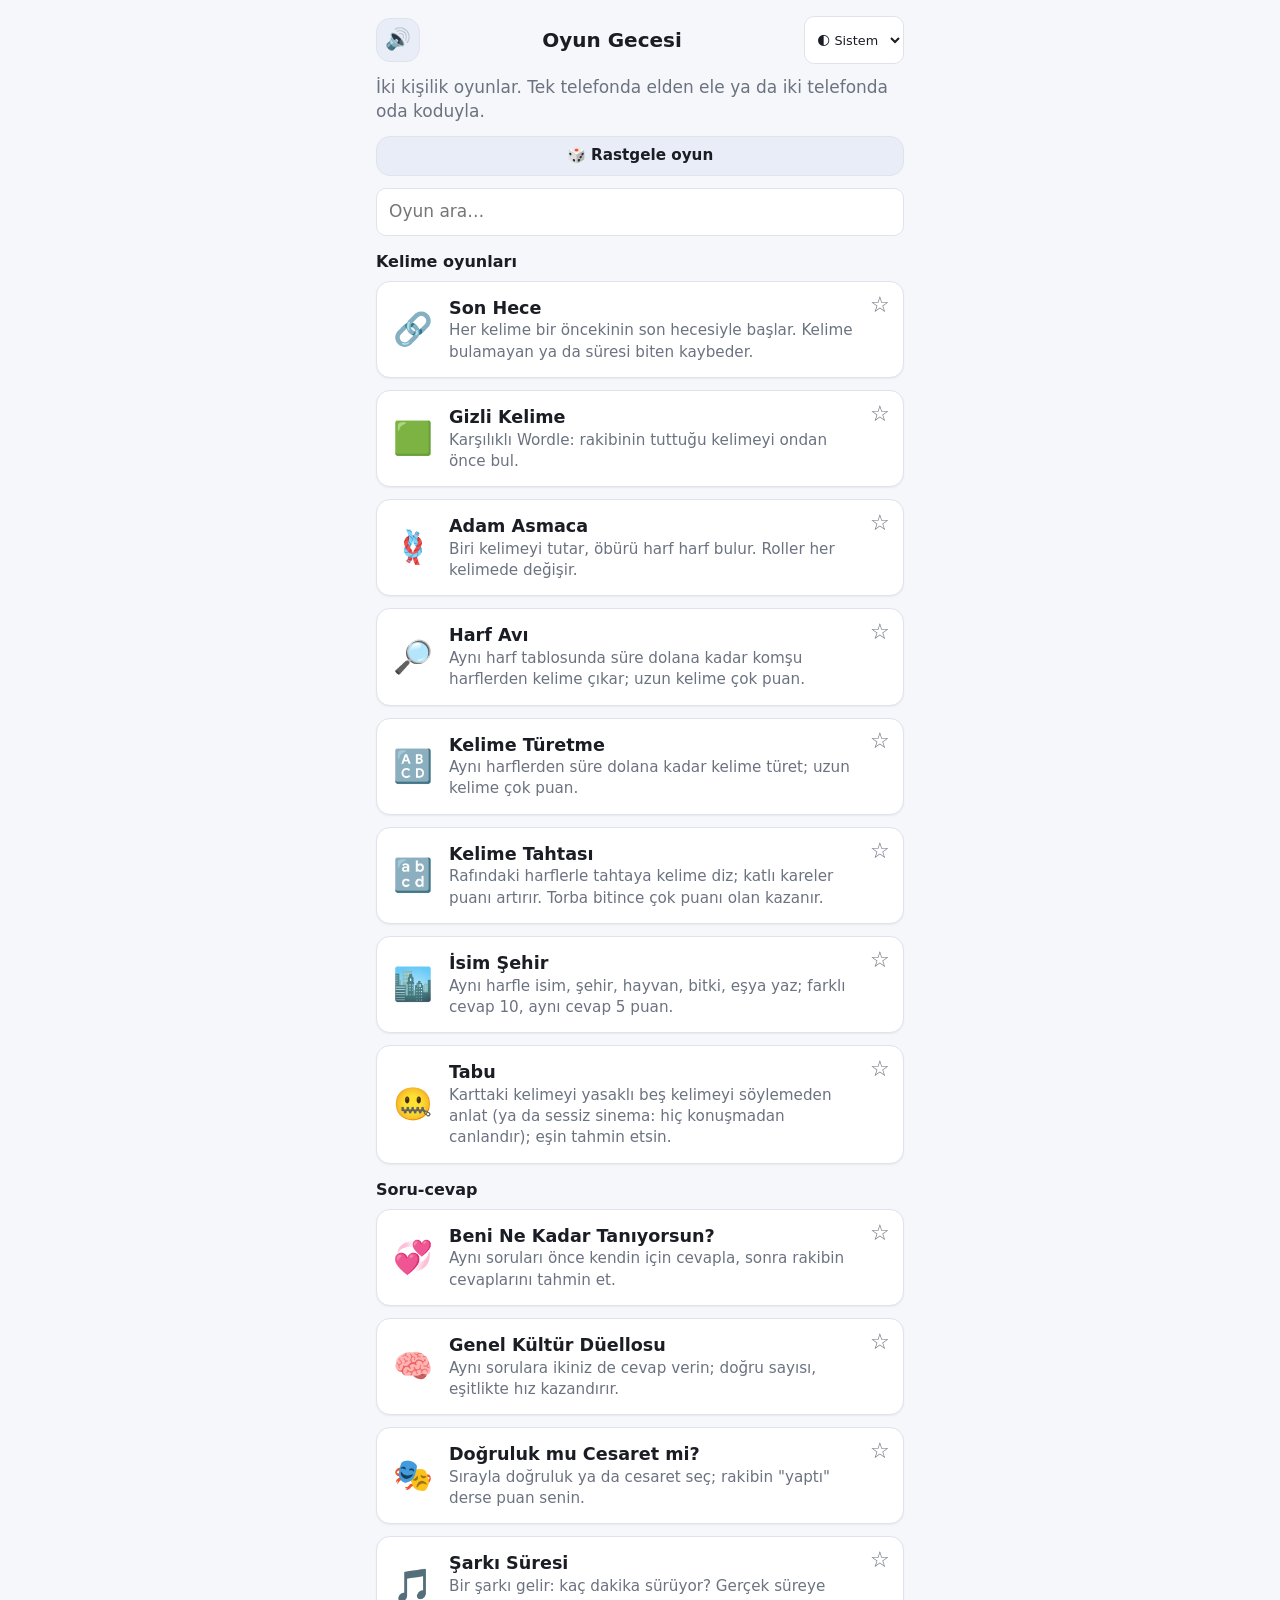
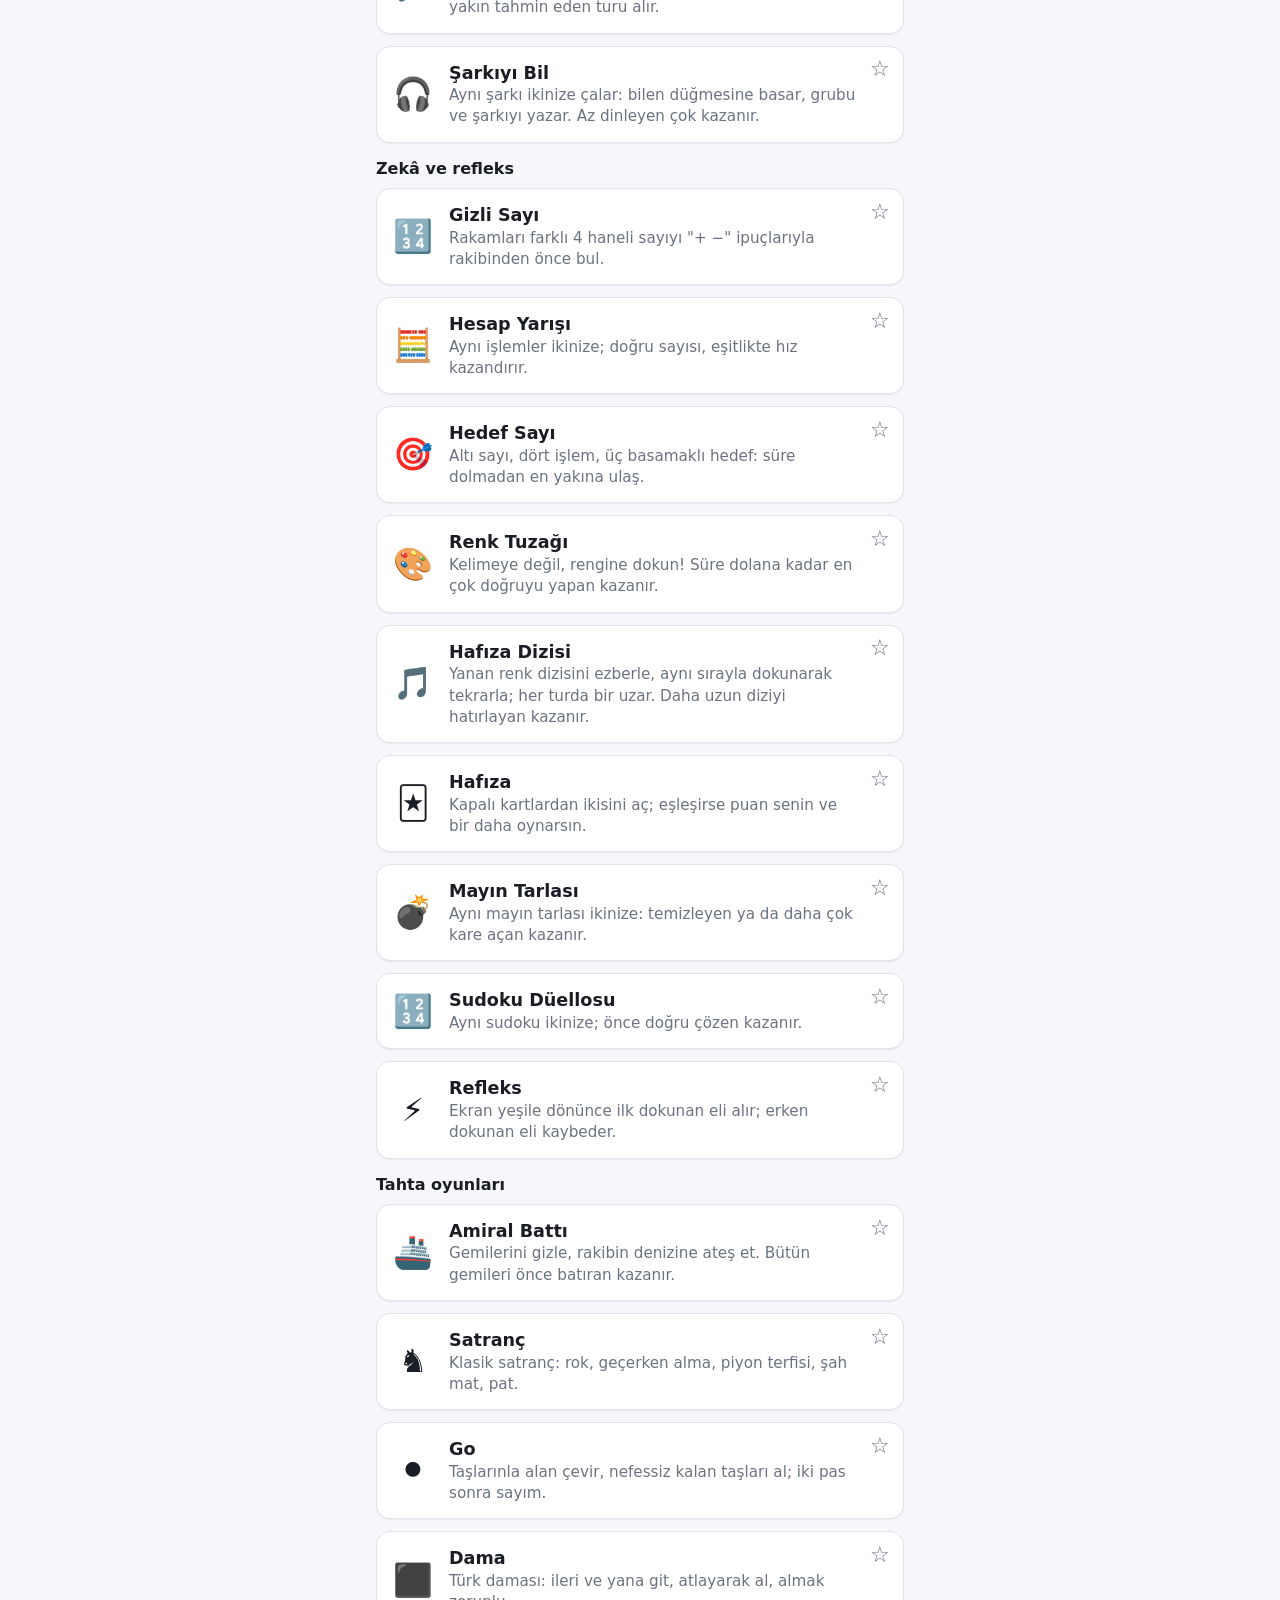
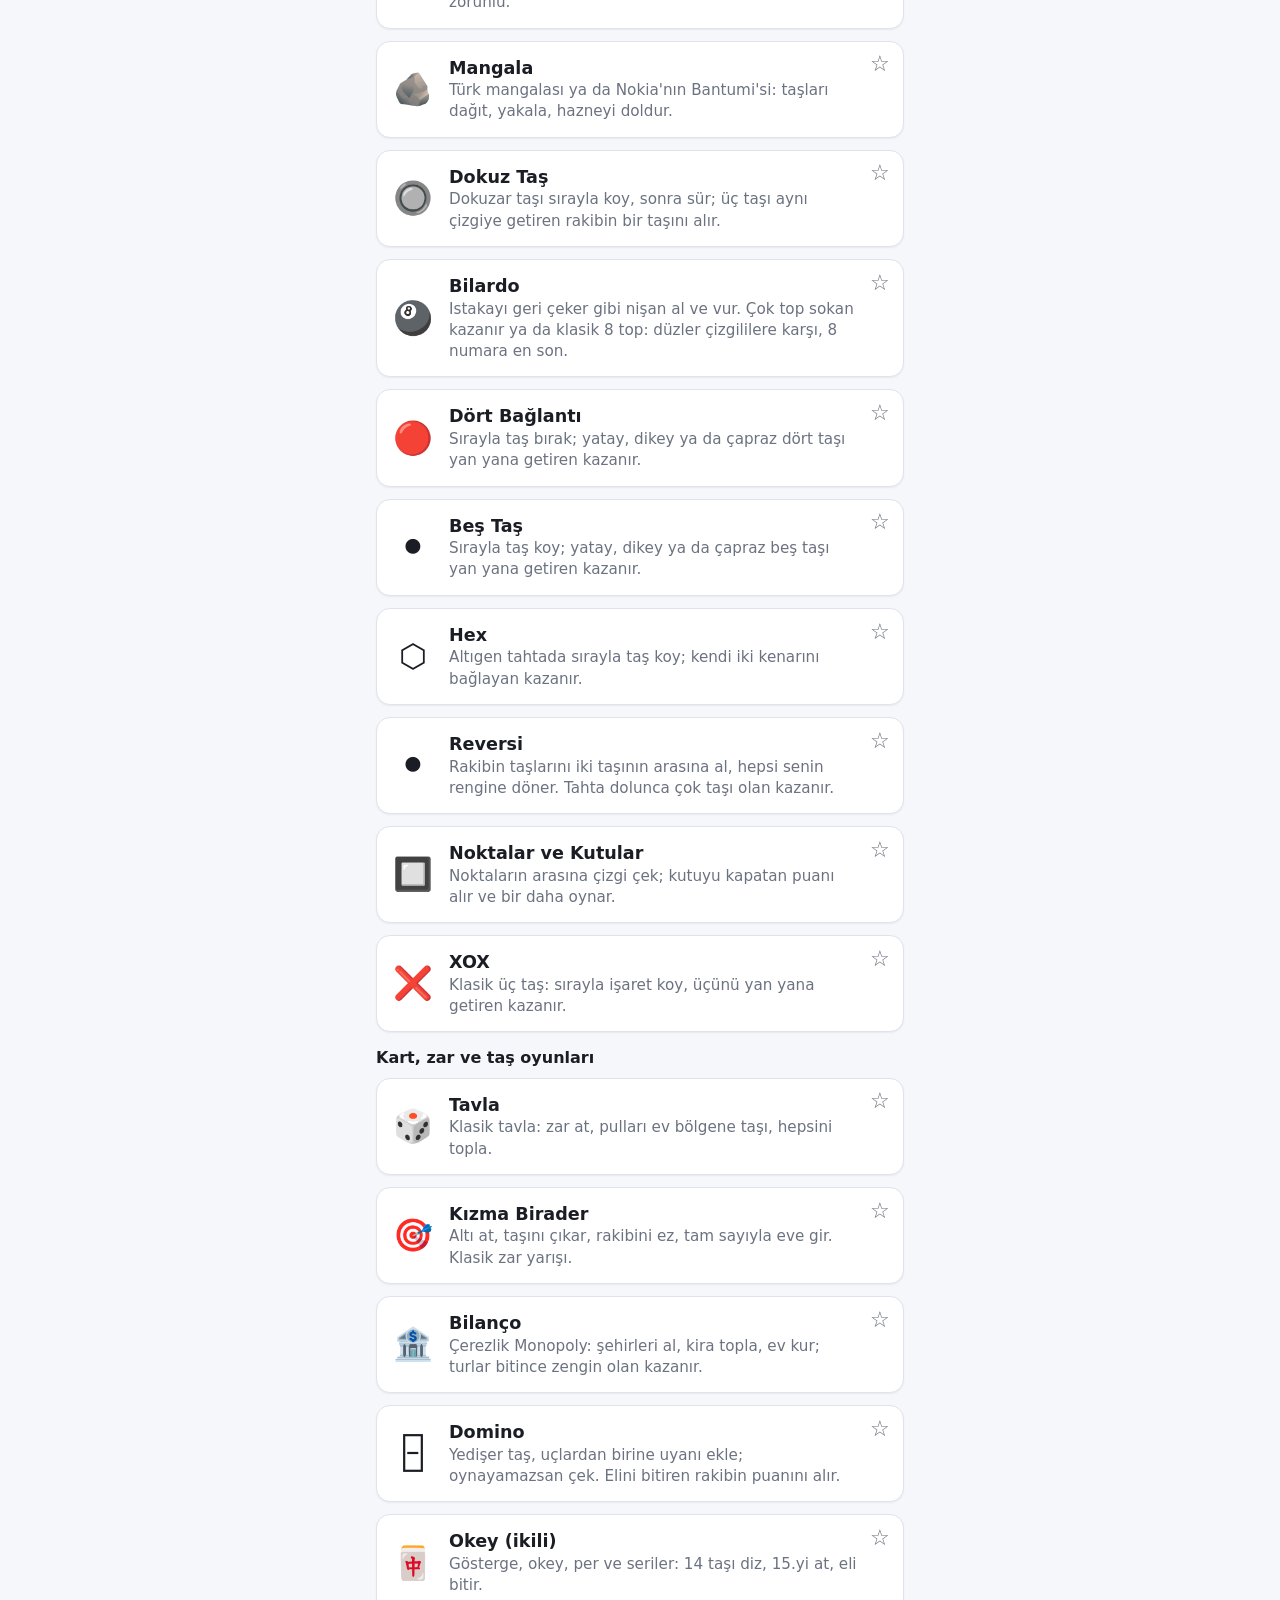
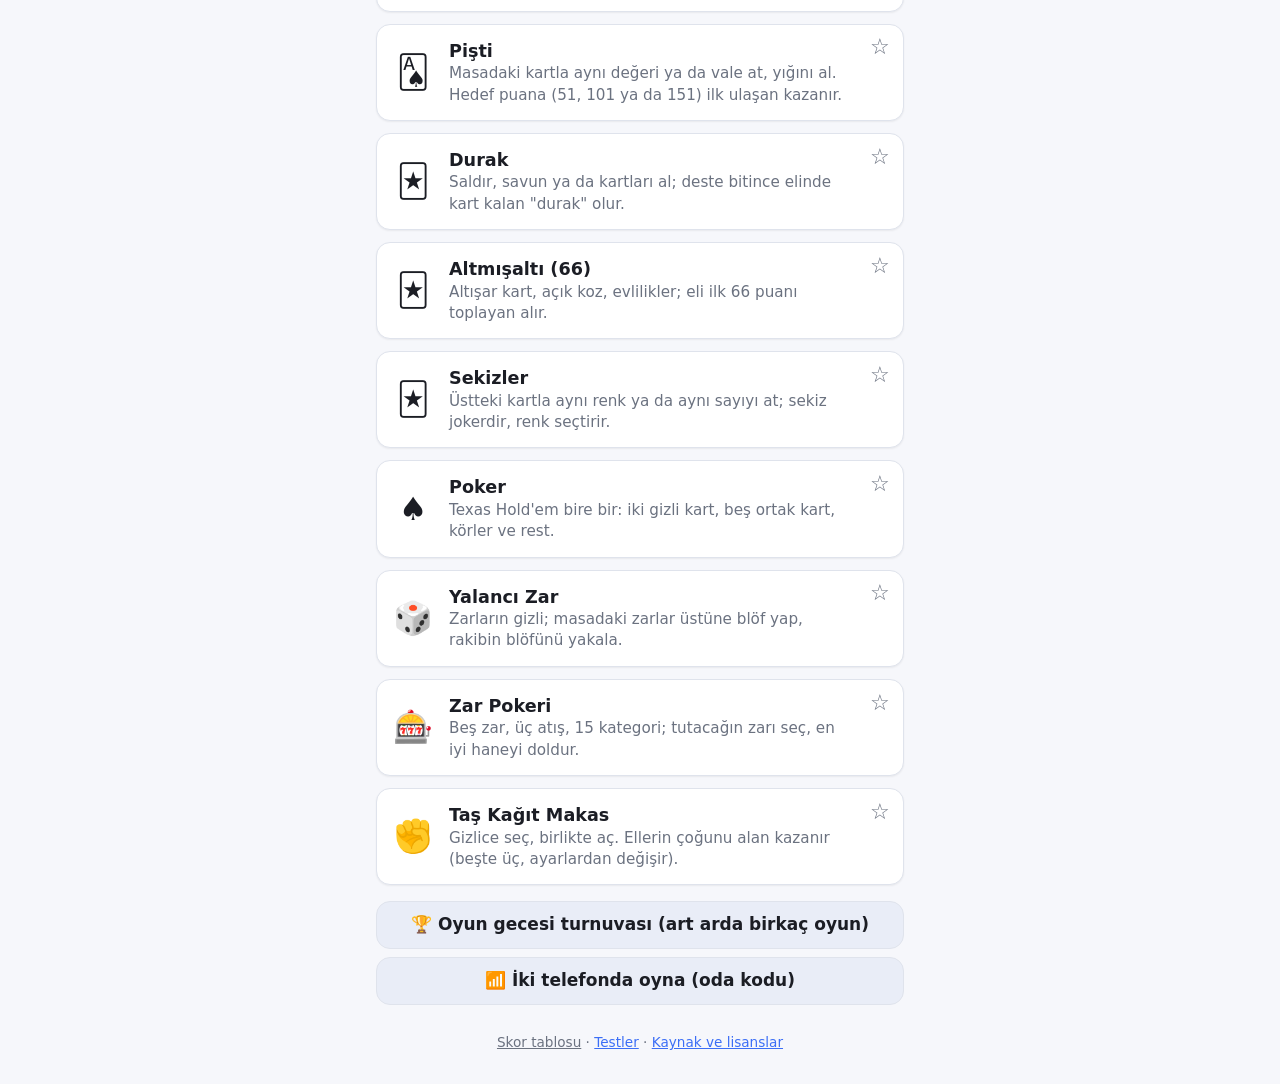
==== commit 6568576b: "Türkçe ekler, metin düzeltmeleri ve satrançta yetersiz materyal (v131) - İsim ekleri: sayıyla biten " ====
--- a/index.html
+++ b/index.html
@@ -4,7 +4,7 @@
   <meta charset="utf-8">
   <meta name="viewport" content="width=device-width, initial-scale=1, viewport-fit=cover">
   <title>Oyun Gecesi</title>
-  <meta name="description" content="İki kişilik Türkçe kelime oyunları: Son Hece, Gizli Kelime, Beni Ne Kadar Tanıyorsun?">
+  <meta name="description" content="İki kişilik Türkçe oyun koleksiyonu: kelime, soru-cevap, zekâ, tahta, kart ve zar oyunları; tek telefonda ya da iki telefonda.">
   <meta name="theme-color" content="#15171c">
   <!-- the app has its own light and dark themes: browsers must not force-darken it (that turned the black chess pieces white) -->
   <meta name="color-scheme" content="light dark">
--- a/css/app.css
+++ b/css/app.css
@@ -12,6 +12,7 @@
   --key: #d9dee8;
   --key-fg: #1b1d24;
   --correct: #2e7d32;
+  --correct-text: #2e7d32; /* green as small text on the page background (dark themes need a lighter one) */
   --present: #9a6700;
   --absent: #5f6470;
   --danger: #c62828;
@@ -36,6 +37,7 @@
     --key: #3a3f4b;
     --key-fg: #ecedf1;
     --correct: #2f8a35;
+    --correct-text: #5cb862;
     --present: #a8761a;
     --absent: #4a4f5a;
     --danger: #ff6b6b;
@@ -57,6 +59,7 @@
   --key: #3a3f4b;
   --key-fg: #ecedf1;
   --correct: #2f8a35;
+  --correct-text: #5cb862;
   --present: #a8761a;
   --absent: #4a4f5a;
   --danger: #ff6b6b;
@@ -64,9 +67,14 @@
   --shadow: none;
   color-scheme: dark;
 }
+/* the light theme picked by hand: light form controls, and "only" keeps Chrome's "Darken websites" out
+   (plain "light" would let it repaint the page) */
+:root[data-theme="light"] { color-scheme: only light; }
 
 * { box-sizing: border-box; }
 html, body { margin: 0; padding: 0; }
+/* no pull-to-refresh: a downward swipe at the top must not reload the page and lose a game in progress */
+html, body { overscroll-behavior-y: contain; }
 body {
   background: var(--bg);
   color: var(--fg);
@@ -106,6 +114,14 @@
   min-height: 52px;
 }
 .topbar-title { font-size: 1.25rem; text-align: center; margin: 0; }
+/* a new version waits for the menu: said in the topbar's bottom padding, so nothing on the screen moves */
+.topbar { position: relative; }
+.update-ready .topbar::after {
+  content: 'Yeni sürüm hazır · ana menüde yenilenecek';
+  position: absolute; left: 0; right: 0; bottom: 0;
+  font-size: 0.68rem; line-height: 12px; font-weight: 600; text-align: center; color: var(--correct-text);
+  white-space: nowrap; overflow: hidden; text-overflow: ellipsis; pointer-events: none;
+}
 .topbar .select { justify-self: end; }
 .topbar .select { width: auto; min-width: 44px; max-width: 150px; padding: 6px 8px; font-size: 0.8rem; }
 
@@ -131,6 +147,7 @@
 .btn:active { transform: translateY(1px); }
 .btn:disabled { opacity: 0.55; cursor: default; transform: none; }
 .btn-primary { background: var(--primary); color: var(--primary-fg); border-color: transparent; }
+.btn-primary .muted { color: inherit; } /* a hint inside the blue button (Doğruluk mu Cesaret mi "2 puan") */
 .btn-secondary { background: var(--secondary); color: var(--secondary-fg); }
 .btn-danger { background: var(--danger); color: #fff; border-color: transparent; }
 .btn-big { min-height: 56px; font-size: 1.1rem; }
@@ -203,10 +220,38 @@
 
 /* play screen */
 .game-box { min-height: 200px; }
+/* a new round just began (js/session.js): taps are ignored for a moment and the new screen fades in */
+.game-box.screen-new > * { animation: screen-new-in 0.4s ease-out; }
+@keyframes screen-new-in { from { opacity: 0.4; } to { opacity: 1; } }
+/* two phones: the guest says it is ready, the host's "next" button shows it (js/ui/next.js) */
+.next-btn.next-ready, .rematch-btn.next-ready { box-shadow: 0 0 0 3px var(--correct); animation: next-ready-pulse 1.6s ease-in-out infinite; }
+.next-ready-tag { font-weight: 600; }
+/* the mark must not widen "Yeni tur" and push "Lobiye dön" away from under a finger: equal widths,
+   and the request is a badge on the button's top edge, out of the layout */
+.row > .end-pair, .row > .end-pair + .btn { flex: 1 1 0; min-width: 0; }
+.rematch-btn { position: relative; overflow: visible; }
+.rematch-who { min-width: 0; overflow: hidden; text-overflow: ellipsis; }
+.rematch-tag {
+  display: flex; position: absolute; top: -9px; right: 8px; max-width: calc(100% - 16px);
+  padding: 1px 7px; border-radius: 9px; background: var(--correct); color: #fff;
+  font-size: 0.72rem; font-weight: 700; line-height: 16px; white-space: nowrap; overflow: hidden; text-overflow: ellipsis; pointer-events: none;
+}
+@keyframes next-ready-pulse { 50% { box-shadow: 0 0 0 6px var(--correct); } }
+.next-ask { text-align: center; }
+.next-ask .next-ask-note { margin: 6px 0 0; min-height: calc(2 * 1.4em); } /* the two notes (before and after "Hazırım") take the same room */
+@media (prefers-reduced-motion: reduce) {
+  .game-box.screen-new > *, .next-btn.next-ready, .rematch-btn.next-ready { animation: none; }
+}
 .play-actions { margin-top: 16px; }
 .result-banner { font-size: 1.3rem; font-weight: 700; text-align: center; margin: 8px 0 12px; }
 .status-line { text-align: center; margin: 8px 0; min-height: 1.4em; }
 .status-line strong { font-size: 1.15rem; }
+/* board games: the turn line keeps two lines' room, so a long name wrapping it does not move the board */
+.status-line.two.three { min-height: calc(3 * 1.4 * 1.15rem); }
+.status-line.two { min-height: calc(2 * 1.4 * 1.15rem); display: flex; flex-direction: column; justify-content: center; } /* two lines of the 1.15rem strong */
+.hint.two-lines { min-height: calc(2 * 1.4em); } /* two lines of the hint's own text */
+.status-line .muted.two-lines { min-height: calc(2 * 1.4em); } /* the same for a status line's second line */
+.status-opp { font-size: 0.9rem; white-space: nowrap; overflow: hidden; text-overflow: ellipsis; }
 .hint { text-align: center; color: var(--muted); font-size: 0.95rem; }
 
 /* timer */
@@ -217,6 +262,13 @@
 .timer.urgent .timer-fill { background: var(--danger); }
 .timer.urgent .timer-text { color: var(--danger); }
 .timer.paused .timer-fill { background: var(--muted); }
+/* a short phone: the countdown and its bar share one row, so the last option or a keyboard's last row
+   stays on screen (two phones' reaction row included) */
+@media (max-height: 700px) {
+  .timer { display: flex; align-items: center; gap: 10px; margin: 4px 0 6px; }
+  .timer-text { flex: none; min-width: 4.6em; text-align: left; }
+  .timer-bar { flex: 1; margin-top: 0; }
+}
 
 /* keyboard */
 .keyboard { margin: 10px -10px 0; user-select: none; -webkit-user-select: none; } /* bleeds into the gutter for wider keys */
@@ -274,6 +326,8 @@
 
 /* word chain (Son Hece) */
 .chain { display: flex; flex-wrap: wrap; gap: 6px; justify-content: center; margin: 8px 0; max-height: 7.5em; overflow-y: auto; }
+.chain-fixed { height: 4.4em; max-height: none; align-content: flex-start; } /* playing: two rows, scrolled to the end */
+.chain-fixed > .hint { margin: auto 0; }
 .chain-word { padding: 4px 10px; border-radius: 999px; background: var(--secondary); color: var(--secondary-fg); font-size: 0.95rem; }
 .chain-word.p1 { background: var(--primary); color: var(--primary-fg); }
 .chain-word.challenged { outline: 2px dashed var(--present); }
@@ -284,7 +338,7 @@
 .chain-word .syl { opacity: 0.75; }
 .chain-word .syl-last { font-weight: 800; opacity: 1; text-decoration: underline; }
 .required { font-size: 1.6rem; font-weight: 800; letter-spacing: 0.05em; text-align: center; }
-.typed { font-size: 1.6rem; text-align: center; min-height: 2.2em; letter-spacing: 0.08em; font-weight: 700; margin: 6px 0; word-break: break-all; }
+.typed { font-size: 1.6rem; text-align: center; min-height: 2.6em; line-height: 1.3; letter-spacing: 0.08em; font-weight: 700; margin: 6px 0; word-break: break-all; }
 .typed .prefix { color: var(--primary); }
 .typed .caret { display: inline-block; width: 2px; height: 1em; background: var(--fg); vertical-align: -0.15em; animation: blink 1s steps(2) infinite; }
 @keyframes blink { to { visibility: hidden; } }
@@ -315,15 +369,21 @@
 }
 .c4-cell:disabled { cursor: default; }
 .c4-cell .disc { width: 82%; height: 82%; border-radius: 50%; }
-.c4-cell.p0 .disc { background: #e53935; }
-.c4-cell.p1 .disc { background: #fdd835; }
 .c4-cell.last .disc { box-shadow: 0 0 0 3px var(--fg); }
 .c4-cell.win { background: #fff; }
 .c4-cell.win .disc { box-shadow: 0 0 0 4px var(--fg); }
 .c4-legend { display: flex; justify-content: center; gap: 16px; margin: 4px 0; font-size: 0.95rem; }
-.c4-key::before { content: ''; display: inline-block; width: 14px; height: 14px; border-radius: 50%; margin-right: 6px; vertical-align: -2px; }
-.c4-key.p0::before { background: #e53935; }
-.c4-key.p1::before { background: #fdd835; }
+.kt-legend { gap: 12px; white-space: nowrap; }
+.kt-who { display: flex; min-width: 0; }
+.kt-name { min-width: 0; overflow: hidden; text-overflow: ellipsis; }
+.kt-score, .kt-bag { flex: none; font-variant-numeric: tabular-nums; }
+.kt-who > .key-dot { flex: none; align-self: center; }
+.kt-last { height: 1.4em; white-space: nowrap; overflow: hidden; text-overflow: ellipsis; } /* the last move: one line, always */
+.kt-info { min-height: 2.9em; }
+/* and never more than those two lines: a preview with many cross words (and their "listede yok" list) is cut
+   with an ellipsis instead of pushing the buttons down; "Yine de oyna" names every unlisted word anyway */
+.kt-info > p { display: -webkit-box; -webkit-box-orient: vertical; -webkit-line-clamp: 2; line-clamp: 2; overflow: hidden; }
+.hs-feedback { min-height: 1.35em; line-height: 1.35; margin: 4px 0; font-size: 0.85rem; white-space: nowrap; overflow: hidden; text-overflow: ellipsis; }
 .sea { display: grid; gap: 2px; max-width: 420px; margin: 4px auto; user-select: none; -webkit-user-select: none; }
 .sea-small { max-width: 240px; }
 .sea-head, .sea-corner { font-size: 0.7rem; color: var(--muted); display: flex; align-items: center; justify-content: center; min-width: 14px; }
@@ -369,24 +429,12 @@
   touch-action: manipulation;
   min-width: 0;
 }
-.tv-point::before {
-  content: '';
-  position: absolute;
-  left: 2px;
-  right: 2px;
-  height: 80%;
-  background: #d7ccc8;
-  clip-path: polygon(0 0, 100% 0, 50% 100%);
-}
-.tv-point.odd::before { background: #a1887f; }
-.tv-point.top::before { top: 0; }
-.tv-point.bottom::before { bottom: 0; clip-path: polygon(50% 0, 100% 100%, 0 100%); }
+.tv-tri { position: absolute; left: 2px; width: calc(100% - 4px); height: 80%; pointer-events: none; } /* canvas: colours survive forced dark */
+.tv-point.top .tv-tri { top: 0; }
+.tv-point.bottom .tv-tri { bottom: 0; }
 .tv-point.top { grid-row: 1; }
 .tv-point.bottom { grid-row: 2; }
 .tv-point:disabled { cursor: default; }
-.tv-point.source::before { background: #ffe082; }
-.tv-point.selected::before { background: #ffb300; }
-.tv-point.target::before { background: #81c784; }
 .tv-stack { position: absolute; left: 0; right: 0; display: flex; flex-direction: column; align-items: center; gap: 1px; }
 .tv-point.top .tv-stack { top: 2px; }
 .tv-point.bottom .tv-stack { bottom: 2px; flex-direction: column-reverse; }
@@ -395,15 +443,7 @@
   max-width: 28px;
   aspect-ratio: 1;
   border-radius: 50%;
-  border: 1px solid rgba(0, 0, 0, 0.35);
-  display: flex;
-  align-items: center;
-  justify-content: center;
-  font-size: 0.7rem;
-  font-weight: 800;
-}
-.tv-checker.p0 { background: #fafafa; color: #222; }
-.tv-checker.p1 { background: #263238; color: #fff; }
+}
 .tv-bar { background: #5d4037; border: 0; border-radius: 6px; padding: 2px; display: flex; flex-direction: column; justify-content: space-between; align-items: center; cursor: pointer; touch-action: manipulation; }
 .tv-bar .tv-stack { position: static; }
 .tv-bar .tv-checker { width: 16px; }
@@ -416,11 +456,10 @@
 .tv-off-count { font-size: 0.9rem; }
 .tv-off-count.p0 { color: #fafafa; }
 .tv-off-count.p1 { color: #b0bec5; }
-.tv-dice { text-align: center; font-size: 2rem; line-height: 1; margin: 4px 0; }
+.tv-dice { text-align: center; font-size: 2rem; line-height: 1; margin: 4px 0; white-space: nowrap; overflow: hidden; } /* one line: the board below stays put */
 .tv-die { margin: 0 4px; }
-.tv-key.p0::before, .tv-key.p1::before { content: ''; display: inline-block; width: 12px; height: 12px; border-radius: 50%; margin-right: 6px; border: 1px solid rgba(0,0,0,0.3); vertical-align: -1px; }
-.tv-key.p0::before { background: #fafafa; }
-.tv-key.p1::before { background: #263238; }
+.tv-dice-note { font-size: 0.95rem; vertical-align: middle; display: inline-block; max-width: calc(100% - 4.5rem); overflow: hidden; text-overflow: ellipsis; } /* a long name is what gets cut, with a small "…" */
+.tv-key { min-width: 0; font-variant-numeric: tabular-nums; } /* the legend's two halves wrap inside, the page never scrolls sideways; same-width digits keep the wrap fixed all game */
 .ptable { text-align: center; margin: 10px 0; }
 .phand { display: flex; gap: 8px; justify-content: center; flex-wrap: wrap; margin: 6px 0; }
 .pcard {
@@ -448,26 +487,24 @@
 .pcard.small { width: 44px; height: 62px; font-size: 1rem; }
 .phand.open-hand { opacity: 0.8; }
 .dama-board { display: grid; grid-template-columns: repeat(8, 1fr); gap: 0; max-width: 400px; margin: 8px auto; border: 3px solid #5d4037; border-radius: 6px; overflow: hidden; }
-.dama-sq { aspect-ratio: 1; padding: 0; border: 0; background: #f0d9b5; display: flex; align-items: center; justify-content: center; cursor: pointer; touch-action: manipulation; }
+.dama-sq { position: relative; aspect-ratio: 1; padding: 0; border: 0; background: #f0d9b5; display: flex; align-items: center; justify-content: center; cursor: pointer; touch-action: manipulation; }
 .dama-sq.dark { background: #b58863; }
 .dama-sq:disabled { cursor: default; }
-.dama-sq.source { box-shadow: inset 0 0 0 3px #ffe082; }
-.dama-sq.selected { box-shadow: inset 0 0 0 3px #ffb300; }
-.dama-sq.target { box-shadow: inset 0 0 0 3px #43a047; background: #a5d6a7; }
-.dama-sq.last { outline: 2px solid rgba(0,0,0,0.25); outline-offset: -2px; }
-.dama-piece { width: 78%; height: 78%; border-radius: 50%; border: 2px solid rgba(0,0,0,0.4); display: flex; align-items: center; justify-content: center; font-size: 1rem; }
-.dama-piece.p0 { background: #fafafa; color: #222; }
-.dama-piece.p1 { background: #263238; color: #fff; }
-.dama-key.p0::before, .dama-key.p1::before { content: ''; display: inline-block; width: 12px; height: 12px; border-radius: 50%; margin-right: 6px; border: 1px solid rgba(0,0,0,0.3); vertical-align: -1px; }
-.dama-key.p0::before { background: #fafafa; }
-.dama-key.p1::before { background: #263238; }
+/* squares are painted on canvas (forced dark modes cannot swap the pattern); highlights sit above it */
+.dama-bg { position: absolute; inset: 0; width: 100%; height: 100%; pointer-events: none; }
+.dama-sq.source::before, .dama-sq.selected::before, .dama-sq.target::before, .dama-sq.last::after { content: ''; position: absolute; inset: 0; z-index: 1; pointer-events: none; }
+.dama-sq.source::before { box-shadow: inset 0 0 0 3px #ffe082; }
+.dama-sq.selected::before { box-shadow: inset 0 0 0 3px #ffb300; }
+.dama-sq.target::before { box-shadow: inset 0 0 0 3px #43a047; background: rgba(165, 214, 167, 0.8); }
+.dama-sq.last::after { box-shadow: inset 0 0 0 2px rgba(0, 0, 0, 0.25); }
+.dama-piece { position: relative; z-index: 2; width: 80%; height: 80%; border-radius: 50%; }
 .mg-board { display: grid; grid-template-columns: 56px minmax(0, 1fr) 56px; gap: 6px; align-items: stretch; margin: 10px 0; }
 .mg-rows { display: grid; gap: 6px; min-width: 0; }
 .mg-row { display: grid; grid-template-columns: repeat(6, minmax(0, 1fr)); gap: 4px; }
 .mg-pit {
   min-width: 0;
   overflow: hidden;
-  min-height: 64px;
+  height: 64px; /* one height, however many stones: a pit filling up never moves the other row */
   border: 2px solid var(--border);
   border-radius: 14px;
   background: var(--card);
@@ -485,9 +522,10 @@
 .mg-pit.legal { border-color: var(--primary); background: color-mix(in srgb, var(--primary) 12%, var(--card)); }
 .mg-pit.last { box-shadow: inset 0 0 0 2px var(--present); }
 .mg-count { font-weight: 800; font-size: 1.1rem; }
-.mg-stones { font-size: 0.45rem; letter-spacing: 1px; line-height: 1.1; color: var(--muted); max-width: 100%; overflow: hidden; word-break: break-all; white-space: normal; text-align: center; }
-.mg-store { border: 2px solid var(--border); border-radius: 14px; background: var(--secondary); display: flex; flex-direction: column; align-items: center; justify-content: center; gap: 4px; font-size: 0.75rem; text-align: center; padding: 4px 2px; }
+.mg-stones { font-size: 0.45rem; letter-spacing: 1px; line-height: 1.1; color: var(--muted); max-width: 100%; max-height: calc(4 * 1.1em); overflow: hidden; word-break: break-all; white-space: normal; text-align: center; }
+.mg-store { min-width: 0; overflow: hidden; border: 2px solid var(--border); border-radius: 14px; background: var(--secondary); display: flex; flex-direction: column; align-items: center; justify-content: center; gap: 4px; font-size: 0.75rem; text-align: center; padding: 4px 2px; }
 .mg-store .mg-count { font-size: 1.4rem; }
+.mg-store .muted { max-width: 100%; overflow-wrap: anywhere; line-height: 1.15; } /* long names wrap inside the store */
 .rps-choices { display: grid; grid-template-columns: repeat(3, 1fr); gap: 10px; margin: 12px 0; }
 .rps-btn { flex-direction: column; min-height: 96px; font-size: 1rem; }
 .rps-icon { font-size: 2.2rem; }
@@ -509,10 +547,11 @@
 .mem-card.matched.p0 { border-color: #e53935; }
 .mem-card.matched.p1 { border-color: var(--primary); }
 .mem-card:disabled { cursor: default; }
-.pool-wrap { max-width: min(300px, calc((100vh - 300px) / 2)); margin: 8px auto; }
+.pool-wrap { position: relative; max-width: min(300px, calc((100vh - 300px) / 2)); margin: 8px auto; }
+.pool-hit { position: absolute; inset: -28px -16px; z-index: 1; touch-action: none; } /* grab a ball on a cushion from behind */
 .pool-canvas { width: 100%; height: auto; display: block; border-radius: 8px; touch-action: none; }
-.dab-wrap { max-width: 420px; margin: 8px auto; }
-.dab-board { width: 100%; height: auto; display: block; color: var(--fg); touch-action: manipulation; }
+.dab-wrap { position: relative; max-width: 420px; margin: 8px auto; }
+.dab-board { position: relative; width: 100%; height: auto; display: block; color: var(--fg); touch-action: manipulation; }
 .dab-hit { cursor: pointer; }
 .dab-key { font-weight: 700; }
 .xox-board { display: grid; grid-template-columns: repeat(3, 1fr); gap: 8px; max-width: 320px; margin: 12px auto; }
@@ -546,13 +585,29 @@
 .options { display: grid; gap: 10px; }
 .options .btn { justify-content: flex-start; text-align: left; white-space: normal; min-height: 52px; }
 .options .btn.selected { outline: 3px solid var(--primary); }
+/* a short phone: the quiz card and its options close up, so the last option stays on screen */
+@media (max-height: 700px) {
+  .question-card { margin: 4px 0 8px; padding-top: 10px; padding-bottom: 10px; }
+  .question-text { font-size: 1.1rem; margin-bottom: 2px; }
+  .options { gap: 8px; }
+  .options .btn { min-height: 44px; padding-top: 7px; padding-bottom: 7px; }
+}
 .compare-list { display: grid; gap: 10px; }
 .compare-item { padding: 10px 12px; }
 .compare-item .q { font-weight: 600; margin-bottom: 4px; }
 .compare-item .ans { font-size: 0.95rem; }
 .compare-item .pair { padding: 6px 0; border-top: 1px solid var(--border); }
 .compare-item .pair:first-of-type { border-top: 0; }
-.compare-item .badge { display: inline-block; padding: 2px 10px; border-radius: 999px; font-size: 0.85rem; font-weight: 700; margin-top: 4px; }
+/* a button whose label changes: every label sits in one grid cell, so its width never changes */
+.btn-stack { display: inline-grid; place-items: center; }
+.btn-stack > * { grid-area: 1 / 1; }
+.btn-stack-sizer { visibility: hidden; }
+.text-stack { display: grid; } /* a text that changes: the hidden sizer holds the room of the other text */
+.text-stack > * { grid-area: 1 / 1; }
+.badge { display: inline-block; padding: 2px 10px; border-radius: 999px; font-size: 0.85rem; font-weight: 700; }
+.bt-pts { display: inline-block; min-width: 2.2em; text-align: center; font-variant-numeric: tabular-nums; } /* "0" and "4,5" take one width */
+.compare-item .badge { margin-top: 4px; }
+.compare-item .pair .badge { min-width: 5.6em; text-align: center; } /* Beni Tanı's verdicts: one width, the line wraps the same before and after */
 .badge.match { background: var(--correct); color: #fff; }
 .badge.close { background: var(--present); color: #fff; }
 .badge.miss { background: var(--absent); color: #fff; }
@@ -587,11 +642,14 @@
   pointer-events: none;
   transition: opacity 150ms, transform 150ms;
   z-index: 100;
+  width: max-content; /* so that max-width, not the left: 50% start, decides when it wraps */
   max-width: 90vw;
   text-align: center;
 }
 .toast.show { opacity: 1; transform: translateX(-50%) translateY(0); }
 .toast.error { background: var(--danger); color: #fff; }
+.toast.top { top: calc(12px + env(safe-area-inset-top)); bottom: auto; transform: translateX(-50%) translateY(-20px); }
+.toast.top.show { transform: translateX(-50%) translateY(0); }
 
 /* reveal */
 .reveal { text-align: center; margin: 10px 0; }
@@ -639,17 +697,15 @@
 }
 .rv-cell:disabled { cursor: default; }
 .rv-cell .disc { width: 80%; height: 80%; border-radius: 50%; box-shadow: 0 1px 2px rgba(0, 0, 0, 0.4); }
-.rv-cell.black .disc { background: #111; }
-.rv-cell.white .disc { background: #f5f5f5; }
 .rv-cell.legal .disc { width: 28%; height: 28%; background: rgba(0, 0, 0, 0.35); box-shadow: none; }
 .rv-cell.last .disc { outline: 3px solid var(--primary); outline-offset: -3px; }
 .rv-cell.flipped .disc { box-shadow: 0 0 0 2px #ffd54f; }
-.rv-key::before { content: ''; display: inline-block; width: 14px; height: 14px; border-radius: 50%; margin-right: 6px; vertical-align: -2px; border: 1px solid var(--muted); }
-.rv-key.black::before { background: #111; }
-.rv-key.white::before { background: #f5f5f5; }
 
 /* ---- Dokuz Taş */
-.nm-board { width: 100%; max-width: 420px; display: block; margin: 6px auto; color: var(--fg); touch-action: manipulation; }
+.nm-wrap { position: relative; max-width: 420px; margin: 6px auto; }
+/* two phones: the reaction row sits above too, so on a short screen (360x640) the board takes the height left */
+.emoji-bar ~ .game-box .nm-wrap { max-width: min(420px, max(260px, calc(100vh - 345px))); }
+.nm-board { position: relative; width: 100%; display: block; color: var(--fg); touch-action: manipulation; }
 .nm-hit { cursor: pointer; }
 .nm-key::before { content: ''; display: inline-block; width: 14px; height: 14px; border-radius: 50%; margin-right: 6px; vertical-align: -2px; }
 .nm-key.p0::before { background: #e53935; }
@@ -671,10 +727,25 @@
 .wh-list { display: flex; flex-wrap: wrap; gap: 6px; justify-content: center; }
 .wh-chip { padding: 2px 10px; border-radius: 999px; background: var(--secondary); color: var(--secondary-fg); font-size: 0.9rem; font-weight: 600; }
 .wh-chip.shared { text-decoration: line-through; opacity: 0.6; }
+/* words the word list does not have: played anyway, open to an objection at the end (js/ui/disputes.js) */
+.unlisted-mark { display: inline-block; margin-left: 2px; padding: 0 5px; border-radius: 999px; background: var(--present); color: #fff; font-size: 0.7em; font-weight: 800; line-height: 1.5; vertical-align: super; }
+.wh-chip.unlisted, .chain-word.unlisted { outline: 2px dashed var(--present); outline-offset: 1px; }
+.wh-chip.objected, .chain-word.objected { text-decoration: line-through; opacity: 0.6; }
+.objections { margin: 10px 0; }
+.objections-title { font-weight: 800; margin-bottom: 4px; }
+.objection-rows { display: flex; flex-direction: column; gap: 8px; }
+.objection-row { display: flex; flex-wrap: wrap; align-items: center; gap: 6px 10px; padding: 6px 8px; border: 1px solid var(--border); border-radius: 10px; }
+.objection-row.objected .objection-word { text-decoration: line-through; opacity: 0.65; }
+.objection-word { font-weight: 800; }
+.objection-btn { margin-left: auto; min-height: 40px; }
+.kb-cell.disputed { box-shadow: inset 0 0 0 2px var(--present); background-image: repeating-linear-gradient(135deg, transparent 0 5px, rgba(255, 152, 0, 0.18) 5px 8px); }
+.kb-cell.disputed.objected { opacity: 0.55; }
 
 /* ---- Tabu */
 .tb-card { text-align: center; padding: 18px 12px; margin: 10px 0; }
-.tb-word { font-size: 2rem; font-weight: 900; letter-spacing: 0.04em; margin-bottom: 12px; }
+.tb-word { font-size: 2rem; font-weight: 900; letter-spacing: 0.04em; margin-bottom: 12px; height: 2.4rem; line-height: 2.4rem; white-space: nowrap; overflow: hidden; text-overflow: ellipsis; }
+.tb-word.sm { font-size: 1.6rem; } /* a long word stays on its one line: the card keeps its height */
+.tb-word.xs { font-size: 1.3rem; }
 .tb-taboo { display: grid; gap: 6px; }
 .tb-no { display: block; padding: 6px 10px; border-radius: 8px; background: var(--secondary); color: var(--danger); font-weight: 700; text-decoration: line-through; text-decoration-color: var(--muted); font-size: 1.05rem; }
 .tb-actions { display: grid; grid-template-columns: 1fr 1.4fr 1fr; gap: 8px; margin-top: 6px; }
@@ -687,6 +758,7 @@
 .tb-chip { padding: 2px 10px; border-radius: 999px; background: var(--secondary); color: var(--secondary-fg); font-size: 0.9rem; font-weight: 600; }
 .tb-chip.ok { background: var(--correct); color: #fff; }
 .tb-chip.taboo { background: var(--danger); color: #fff; }
+.tb-chip.time { opacity: 0.75; font-weight: 500; } /* the card on screen when time ran out: put aside */
 .tb-rounds { display: grid; gap: 8px; margin-top: 8px; }
 
 /* ---- Refleks */
@@ -718,10 +790,16 @@
 .ch-cell.target::after { content: ''; position: absolute; left: 35%; top: 35%; width: 30%; height: 30%; border-radius: 50%; background: rgba(0, 0, 0, 0.3); z-index: 2; pointer-events: none; }
 .ch-cell.capture::after { content: ''; position: absolute; inset: 6%; border-radius: 50%; border: 4px solid rgba(0, 0, 0, 0.3); z-index: 2; pointer-events: none; }
 .ch-mini { width: 1.35em; height: 1.35em; vertical-align: -0.3em; }
-.ch-cap { display: inline-flex; align-items: center; flex-wrap: wrap; gap: 1px; }
+/* captured pieces: one row per side from the first move, and a row never wraps (the pieces overlap a little and
+   a long name is shortened), so the board does not move when captures pile up */
+.ch-cap { display: inline-flex; align-items: center; gap: 1px; white-space: nowrap; max-width: 100%; }
+.ch-cap .ch-mini { flex: none; }
+.ch-cap .ch-mini + .ch-mini { margin-left: -0.45em; }
+.ch-cap-name { min-width: 0; overflow: hidden; text-overflow: ellipsis; }
 .ch-side { display: flex; align-items: center; justify-content: center; gap: 4px; font-size: 0.9rem; font-weight: 600; margin: 4px 0; }
-.ch-legend { font-size: 0.9rem; flex-wrap: wrap; }
-.ch-promo { text-align: center; padding: 10px; margin-top: 8px; }
+.ch-legend { font-size: 0.9rem; flex-direction: column; align-items: center; gap: 2px; }
+/* the promotion choice floats at the bottom of the screen: no scrolling down to it, and no jump when it goes */
+.ch-promo { text-align: center; padding: 10px; position: fixed; left: 50%; bottom: calc(12px + env(safe-area-inset-bottom)); transform: translateX(-50%); width: min(calc(100vw - 24px), 440px); z-index: 20; box-shadow: 0 6px 24px rgba(0, 0, 0, 0.25); }
 
 .quick-row { display: flex; flex-wrap: wrap; gap: 8px; margin: 0 0 12px; }
 .quick-row .btn { flex: 1 1 auto; }
@@ -793,8 +871,6 @@
 .gm-cell { aspect-ratio: 1; border: 0; padding: 0; background: #e8c88a; display: flex; align-items: center; justify-content: center; cursor: pointer; touch-action: manipulation; }
 .gm-cell:disabled { cursor: default; }
 .gm-cell .stone { width: 84%; height: 84%; border-radius: 50%; box-shadow: 0 1px 2px rgba(0, 0, 0, 0.4); }
-.gm-cell.black .stone { background: #111; }
-.gm-cell.white .stone { background: #f7f7f7; }
 .gm-cell.last .stone { outline: 2px solid var(--primary); outline-offset: -2px; }
 .gm-cell.win { background: #ffd54f; }
 
@@ -848,6 +924,7 @@
 
 .search-field { margin: 0 0 10px; }
 .game-card-wrap[hidden], section.section[hidden] { display: none; }
+[hidden] { display: none !important; } /* an element hidden on purpose stays hidden, whatever its class says (.btn is inline-flex) */
 
 /* ---- İsim Şehir */
 .is-letter { font-size: 3.2rem; font-weight: 800; text-align: center; line-height: 1.1; margin: 2px 0 10px; letter-spacing: 0.05em; }
@@ -941,6 +1018,8 @@
 .ld-board { display: block; width: 100%; height: auto; touch-action: manipulation; }
 .ld-piece.movable, .ld-hit { cursor: pointer; }
 .ld-die { font-size: 1.8rem; line-height: 1; margin-left: 10px; vertical-align: middle; }
+.ld-act { min-height: 56px; display: flex; flex-direction: column; justify-content: center; } /* "Zar at", the hint after the roll or nothing: one height */
+.ld-act > .hint { margin: 0; }
 
 /* ---- Hedef Sayı */
 .hs-target { text-align: center; margin: 4px 0 8px; }
@@ -994,7 +1073,8 @@
 .dm-hand { display: flex; flex-wrap: wrap; gap: 6px; justify-content: center; margin: 6px 0 8px; }
 
 /* ---- Go */
-.go-wrap { max-width: 440px; margin: 8px auto; }
+.go-wrap { position: relative; max-width: 440px; margin: 8px auto; }
+.go-stones { position: absolute; inset: 0; width: 100%; height: 100%; pointer-events: none; }
 .go-board { display: block; width: 100%; height: auto; touch-action: manipulation; }
 .go-cell.free { cursor: pointer; }
 
@@ -1023,5 +1103,122 @@
 .mg-pit.flash, .mg-store.flash { border-color: var(--present); background: color-mix(in srgb, var(--present) 22%, var(--card)); }
 .mg-pit.lifted { border-style: dashed; border-color: var(--present); }
 .mg-board.animating { cursor: pointer; }
+/* while stones are moving the (disabled) pits let the tap through to the board, which skips the animation */
+.mg-board.animating .mg-pit { pointer-events: none; }
 .mg-skip { font-size: 0.85rem; font-weight: 400; }
 @media (prefers-reduced-motion: reduce) { .mg-hand { transition: none; } }
+
+/* ---- Bilanço: 20 squares round a 6×6 grid, dice and log in the middle */
+.bl-board { display: grid; grid-template-columns: repeat(6, minmax(0, 1fr)); grid-template-rows: repeat(6, minmax(60px, auto)); gap: 2px; max-width: 460px; margin: 6px auto; padding: 3px; background: var(--border); border-radius: 10px; }
+.bl-board.animating { cursor: pointer; }
+.status-line.bl-replay { white-space: nowrap; overflow: hidden; text-overflow: ellipsis; } /* the replay status keeps one line: the board stays put */
+.bl-cell { position: relative; display: flex; flex-direction: column; align-items: center; min-width: 0; padding-bottom: 15px; background: var(--card); border-radius: 4px; overflow: hidden; font-size: 0.6rem; line-height: 1.15; text-align: center; }
+.bl-cell.corner { background: var(--secondary); }
+.bl-cell.own0 { box-shadow: inset 0 0 0 2px #e53935; }
+.bl-cell.own1 { box-shadow: inset 0 0 0 2px #1e88e5; }
+.bl-band { position: relative; align-self: stretch; height: 12px; font-size: 0.62rem; line-height: 12px; letter-spacing: 1px; }
+.bl-band-bg { position: absolute; inset: 0; width: 100%; height: 100%; }
+.bl-band span { position: relative; }
+.bl-name { font-weight: 700; padding: 2px 1px 0; overflow-wrap: anywhere; }
+.bl-price { color: var(--muted); }
+.bl-tokens { position: absolute; left: 0; right: 0; bottom: 2px; display: flex; justify-content: center; gap: 2px; }
+.bl-token { width: 16px; height: 16px; border-radius: 50%; box-shadow: 0 1px 2px rgba(0, 0, 0, 0.45); }
+.bl-center { grid-row: 2 / 6; grid-column: 2 / 6; display: flex; flex-direction: column; align-items: center; justify-content: center; gap: 8px; padding: 6px; background: var(--bg); border-radius: 6px; text-align: center; min-width: 0; }
+.bl-dice { display: flex; gap: 8px; }
+.bl-die { display: inline-flex; align-items: center; justify-content: center; width: 40px; height: 40px; border-radius: 9px; background: #fff; color: #1b1d24; border: 2px solid #1b1d24; font-weight: 800; font-size: 1.4rem; }
+.bl-die.idle { border-style: dashed; border-color: var(--muted); background: transparent; }
+.bl-log { display: flex; flex-direction: column; gap: 3px; font-size: 0.78rem; line-height: 1.25; }
+.bl-log div:not(:last-child) { color: var(--muted); }
+.bl-money { display: flex; gap: 6px; flex-wrap: wrap; margin: 4px 0; }
+.bl-player { flex: 1; min-width: 150px; padding: 6px 10px; border: 1px solid var(--border); border-radius: 10px; background: var(--card); font-size: 0.92rem; }
+.bl-player.active { border-color: var(--primary); box-shadow: 0 0 0 1px var(--primary); }
+.bl-actions { display: flex; flex-wrap: wrap; gap: 8px; margin: 8px 0; }
+.bl-actions .btn { flex: 1; }
+.bl-offer { flex-basis: 100%; margin: 0; }
+.bl-props { display: flex; flex-direction: column; gap: 4px; margin: 10px 0; }
+.bl-prop { display: flex; flex-wrap: wrap; align-items: center; gap: 6px; padding: 5px 8px; border: 1px solid var(--border); border-radius: 8px; background: var(--card); font-size: 0.9rem; }
+.bl-swatch { flex: none; width: 12px; height: 12px; border-radius: 3px; }
+.bl-pname { font-weight: 600; }
+.bl-btns { display: flex; gap: 4px; margin-left: auto; }
+
+/* ---- Pieces painted on canvas (js/ui/paint.js): forced dark modes leave canvas pixels alone */
+.piece-canvas { display: block; width: 100%; height: 100%; }
+.board-backdrop { position: absolute; inset: 0; width: 100%; height: 100%; border-radius: 12px; }
+.key-dot { display: inline-block; width: 14px; height: 14px; margin-right: 6px; vertical-align: -2px; }
+.pool-hand { position: relative; z-index: 2; /* above the touch area that spills past the table */ display: flex; align-items: center; justify-content: center; gap: 8px; flex-wrap: wrap; min-height: 0; margin: 4px 0; font-size: 0.85rem; }
+
+/* Şarkı Süresi */
+.ss-card { text-align: center; padding: 16px 12px; }
+/* no text-transform: in a lang="tr" page "Pink Floyd" would read PİNK FLOYD */
+.ss-artist { color: var(--muted); font-size: 0.9rem; font-weight: 600; letter-spacing: 0.02em; }
+.ss-title { font-size: 1.35rem; font-weight: 800; margin-top: 4px; text-wrap: balance; overflow-wrap: anywhere; }
+.ss-secret { font-size: 1.1rem; font-weight: 700; }
+.ss-clip { margin-top: 10px; }
+.ss-play { margin: 0 auto; min-width: 70%; }
+.ss-bar { height: 6px; border-radius: 3px; background: var(--border); overflow: hidden; margin: 12px auto 0; max-width: 260px; }
+.ss-fill { height: 100%; width: 0; background: var(--primary); transition: width 150ms linear; }
+.ss-note { margin-top: 8px; }
+/* hard mode: the instruction's two lines stay when the shorter "why the sound failed" takes its place,
+   so the keypad under the card does not move (short phones hide the note: see below) */
+.ss-hard .ss-note { min-height: calc(2 * 1.4em); }
+.ss-fallback { margin-top: 12px; padding-top: 10px; border-top: 1px solid var(--border); }
+.ss-time { font-size: 2.8rem; font-weight: 800; text-align: center; font-variant-numeric: tabular-nums; color: var(--primary); margin: 2px 0 4px; }
+.ss-time.empty { color: var(--muted); }
+.ss-real { font-size: 2.8rem; font-weight: 800; font-variant-numeric: tabular-nums; margin-top: 8px; line-height: 1.1; }
+.ss-guesses { display: grid; gap: 8px; margin-top: 12px; text-align: left; }
+.ss-guess { display: flex; align-items: center; gap: 10px; padding: 8px 12px; border-radius: 10px; background: var(--secondary); color: var(--secondary-fg); font-variant-numeric: tabular-nums; }
+.ss-guess .ss-who { flex: 1; min-width: 0; overflow: hidden; text-overflow: ellipsis; white-space: nowrap; }
+.ss-guess.win { outline: 2px solid var(--correct); }
+.ss-diff { color: var(--muted); font-size: 0.9rem; }
+.ss-verdict { margin-top: 12px; font-weight: 700; }
+/* hard mode on a short phone: the card gives up its spare lines so that the keypad's GİR stays on screen */
+@media (max-height: 760px) {
+  .ss-hard { padding: 10px 12px; }
+  .ss-hard .ss-clip { margin-top: 6px; }
+  /* the instruction, and why the sound failed too: the button already says "Ses çalınamadı" */
+  .ss-hard .ss-note { display: none; }
+  /* no empty room for the title on short phones (kept on every song it pushed the header off screen);
+     it shows only when a phone cannot play the song, and keysIntoView keeps GİR on screen then */
+  .ss-hard .ss-fallback[aria-hidden="true"] { display: none; }
+  .ss-hard .ss-bar { margin-top: 8px; }
+  .ss-hard ~ .ss-time { font-size: 2.4rem; line-height: 1.2; margin: 0; }
+}
+@media (max-height: 680px) {
+  .ss-hard + .hint { font-size: 0.85rem; line-height: 1.25; margin-bottom: 0; }
+  .ss-hard ~ .ss-time { font-size: 2.2rem; }
+}
+
+/* connection self-test (two phones) */
+.ice-card { margin-top: 10px; padding: 12px; display: grid; gap: 6px; }
+.ice-row { display: flex; justify-content: space-between; align-items: center; gap: 8px; }
+.ice-detail { display: inline-flex; align-items: center; gap: 6px; font-variant-numeric: tabular-nums; }
+.ice-errors { font-size: 0.85rem; overflow-wrap: anywhere; }
+.ice-verdict { margin-top: 4px; }
+
+/* Şarkıyı Bil + band picking (shared by the song games) */
+.sb-preview { margin-top: 10px; font-weight: 600; font-variant-numeric: tabular-nums; }
+.sb-skip { margin-top: 10px; }
+/* the review's "what the objections give now" line: two lines kept, so an objection does not move the buttons */
+.is-grace { min-height: 1.4em; margin: 4px 0; white-space: nowrap; overflow: hidden; text-overflow: ellipsis; }
+.review-now { min-height: 2.7em; line-height: 1.35; display: -webkit-box; -webkit-line-clamp: 2; -webkit-box-orient: vertical; overflow: hidden; }
+.sb-actions { margin-top: 12px; }
+.sb-actions .btn { flex: 1 1 45%; white-space: normal; }
+.sb-answer .field { text-align: left; margin: 10px 0 0; }
+.sb-buzzers { margin-top: 12px; }
+.sb-buzz { flex: 1 1 45%; min-height: 72px; font-size: 1.15rem; white-space: normal; }
+.sb-row { flex-direction: column; align-items: stretch; gap: 4px; }
+.sb-row-head { display: flex; justify-content: space-between; align-items: center; }
+.sb-typed { display: flex; justify-content: space-between; align-items: flex-start; gap: 8px; font-size: 0.95rem; }
+.sb-typed > span:first-child { min-width: 0; overflow-wrap: anywhere; }
+.sb-typed .badge { flex: none; }
+.ap-title { font-size: 1.25rem; margin: 6px 0 4px; text-align: center; }
+.ap-tools { display: flex; gap: 8px; align-items: center; margin: 10px 0 6px; }
+.ap-tools .input { flex: 1; min-width: 0; }
+.ap-count { display: block; color: var(--muted); font-size: 0.9rem; margin-bottom: 8px; }
+.ap-grid { display: grid; gap: 14px; }
+.ap-group-title { font-size: 0.85rem; text-transform: uppercase; letter-spacing: 0.06em; color: var(--muted); margin: 0 0 6px; }
+.ap-chips { display: flex; flex-wrap: wrap; gap: 8px; }
+.ap-chip { padding: 8px 12px; border-radius: 999px; border: 2px solid var(--border); background: var(--card); color: var(--fg); font: inherit; font-size: 0.95rem; min-height: 40px; cursor: pointer; }
+.ap-chip.other { border-style: dashed; }
+.ap-chip.selected { background: var(--primary); color: var(--primary-fg); border-color: var(--primary); }
+.ap-chip:focus-visible { outline: 3px solid var(--primary); outline-offset: 2px; }
